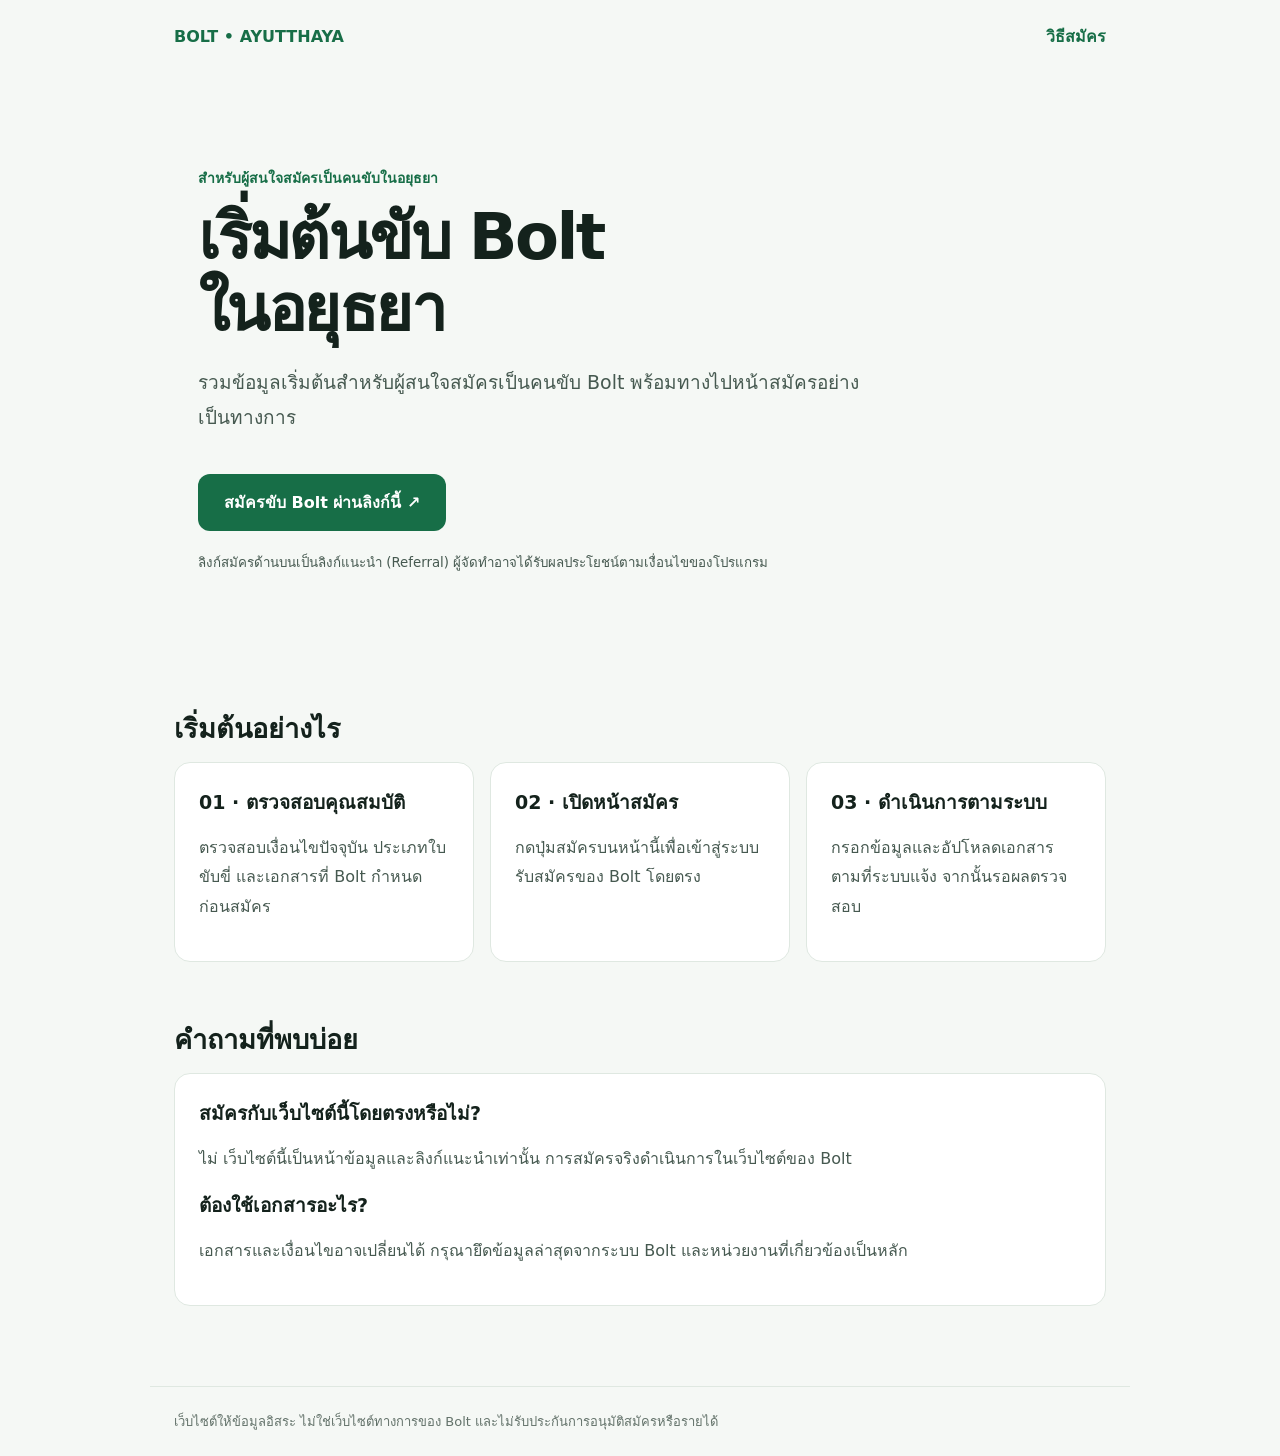
==== index.html @ ed3b27dd "Add initial Bolt Ayutthaya landing page" ====
<!doctype html>
<html lang="th">
<head>
<meta charset="utf-8"><meta name="viewport" content="width=device-width, initial-scale=1">
<title>สมัครขับ Bolt อยุธยา | คู่มือเริ่มต้นสำหรับคนขับ</title>
<meta name="description" content="ข้อมูลเบื้องต้นและขั้นตอนสมัครขับ Bolt ในจังหวัดพระนครศรีอยุธยา พร้อมลิงก์สมัครโดยตรง">
<style>
:root{font-family:system-ui,-apple-system,"Sarabun",sans-serif;color:#14221c;background:#f5f8f5}*{box-sizing:border-box}body{margin:0}header,main,footer{max-width:980px;margin:auto;padding:24px}header{display:flex;justify-content:space-between;align-items:center;gap:16px}header a{font-weight:700;color:#176e47;text-decoration:none}.tag{font-size:14px;font-weight:700;color:#176e47}.hero{padding:70px 24px 58px}h1{font-size:clamp(36px,6vw,64px);line-height:1.13;letter-spacing:-.04em;margin:12px 0 18px}h2{font-size:27px;margin-bottom:12px}p{line-height:1.85;color:#465950}.lede{font-size:19px;max-width:680px}.button{display:inline-block;background:#176e47;color:white;text-decoration:none;border-radius:12px;padding:16px 26px;font-weight:700;margin-top:20px}.cards{display:grid;grid-template-columns:repeat(3,1fr);gap:16px}.card{background:white;border:1px solid #dfe8e1;border-radius:16px;padding:24px}.card strong{font-size:19px}section{margin-bottom:56px}footer{border-top:1px solid #dfe8e1;font-size:13px;color:#63726a}@media(max-width:720px){.cards{grid-template-columns:1fr}.hero{padding-top:40px}}
</style>
</head>
<body>
<header><a href="./">BOLT • AYUTTHAYA</a><a href="#steps">วิธีสมัคร</a></header>
<main>
<section class="hero"><span class="tag">สำหรับผู้สนใจสมัครเป็นคนขับในอยุธยา</span><h1>เริ่มต้นขับ Bolt<br>ในอยุธยา</h1><p class="lede">รวมข้อมูลเริ่มต้นสำหรับผู้สนใจสมัครเป็นคนขับ Bolt พร้อมทางไปหน้าสมัครอย่างเป็นทางการ</p><a class="button" href="https://partners.bolt.eu?refid=AAA1046694" rel="noopener noreferrer">สมัครขับ Bolt ผ่านลิงก์นี้ ↗</a><p><small>ลิงก์สมัครด้านบนเป็นลิงก์แนะนำ (Referral) ผู้จัดทำอาจได้รับผลประโยชน์ตามเงื่อนไขของโปรแกรม</small></p></section>
<section id="steps"><h2>เริ่มต้นอย่างไร</h2><div class="cards"><div class="card"><strong>01 · ตรวจสอบคุณสมบัติ</strong><p>ตรวจสอบเงื่อนไขปัจจุบัน ประเภทใบขับขี่ และเอกสารที่ Bolt กำหนดก่อนสมัคร</p></div><div class="card"><strong>02 · เปิดหน้าสมัคร</strong><p>กดปุ่มสมัครบนหน้านี้เพื่อเข้าสู่ระบบรับสมัครของ Bolt โดยตรง</p></div><div class="card"><strong>03 · ดำเนินการตามระบบ</strong><p>กรอกข้อมูลและอัปโหลดเอกสารตามที่ระบบแจ้ง จากนั้นรอผลตรวจสอบ</p></div></div></section>
<section><h2>คำถามที่พบบ่อย</h2><div class="card"><strong>สมัครกับเว็บไซต์นี้โดยตรงหรือไม่?</strong><p>ไม่ เว็บไซต์นี้เป็นหน้าข้อมูลและลิงก์แนะนำเท่านั้น การสมัครจริงดำเนินการในเว็บไซต์ของ Bolt</p><strong>ต้องใช้เอกสารอะไร?</strong><p>เอกสารและเงื่อนไขอาจเปลี่ยนได้ กรุณายึดข้อมูลล่าสุดจากระบบ Bolt และหน่วยงานที่เกี่ยวข้องเป็นหลัก</p></div></section>
</main><footer>เว็บไซต์ให้ข้อมูลอิสระ ไม่ใช่เว็บไซต์ทางการของ Bolt และไม่รับประกันการอนุมัติสมัครหรือรายได้</footer>
</body></html>
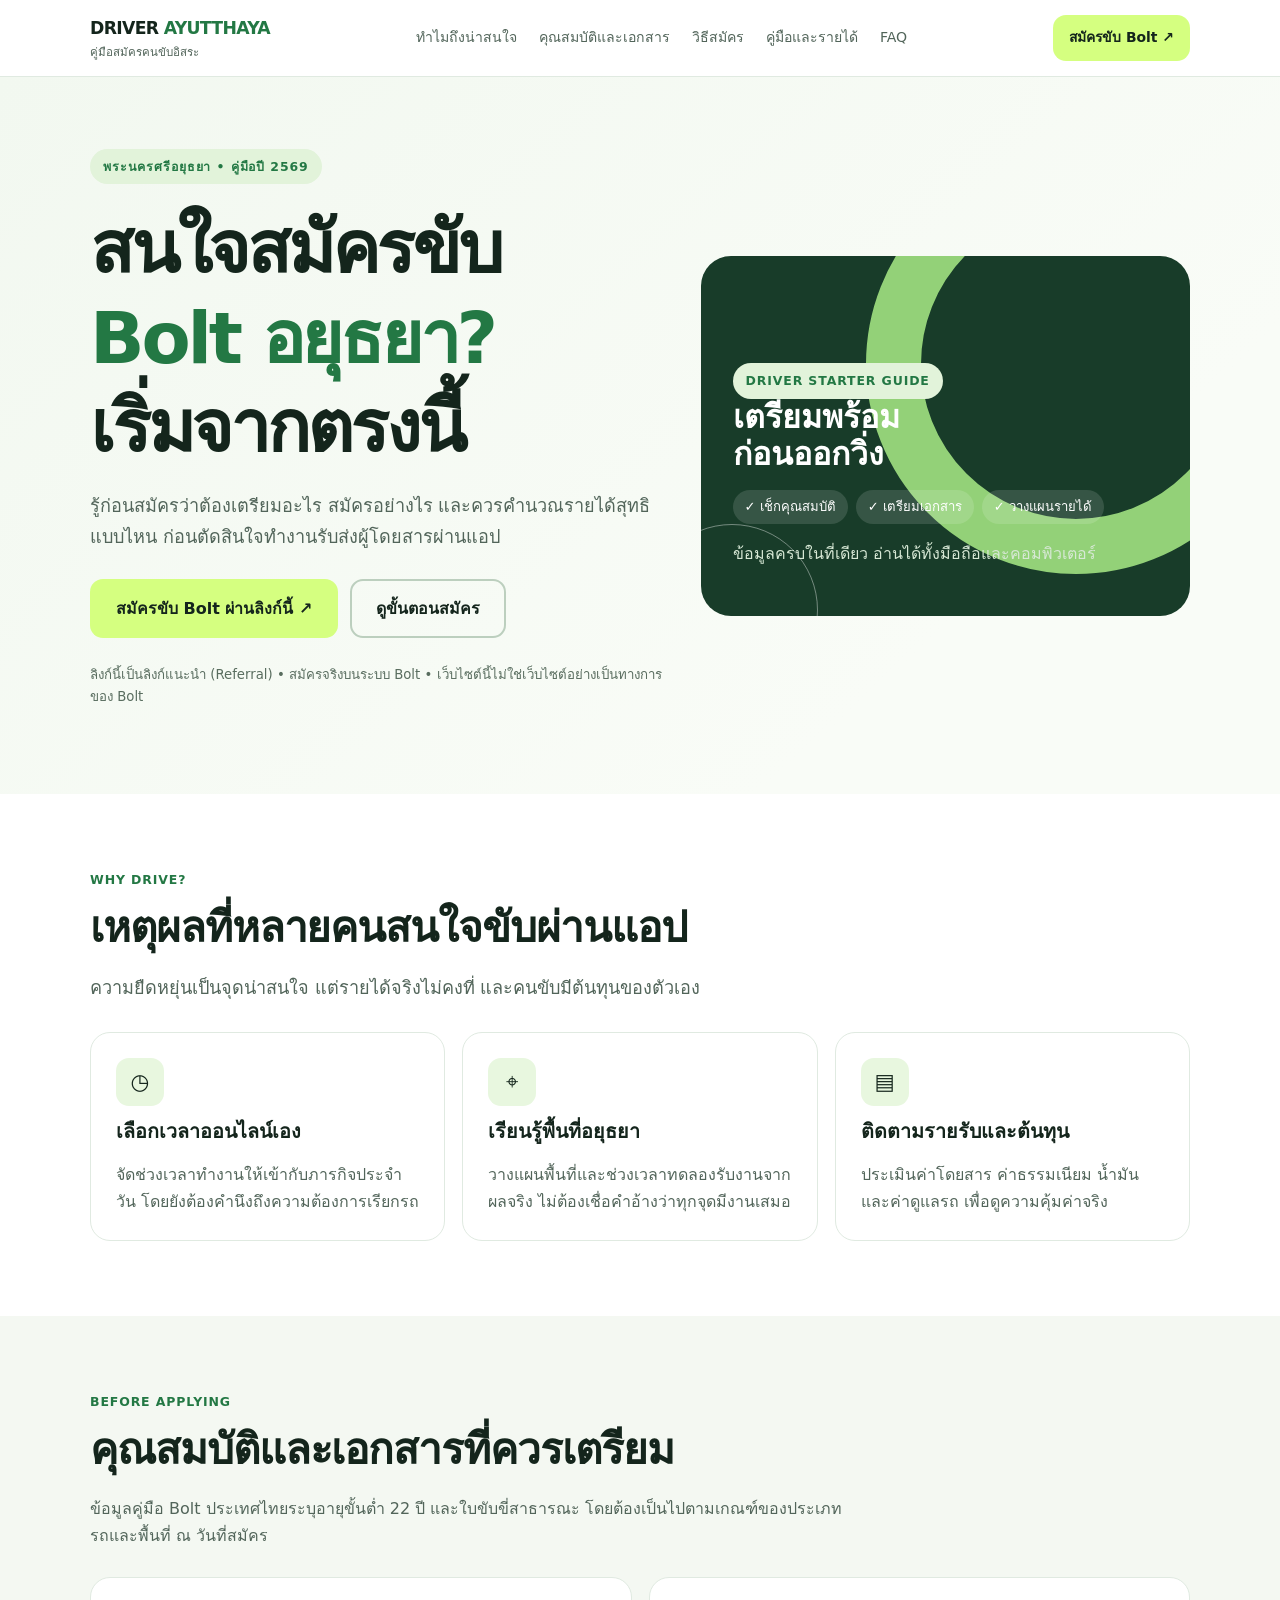
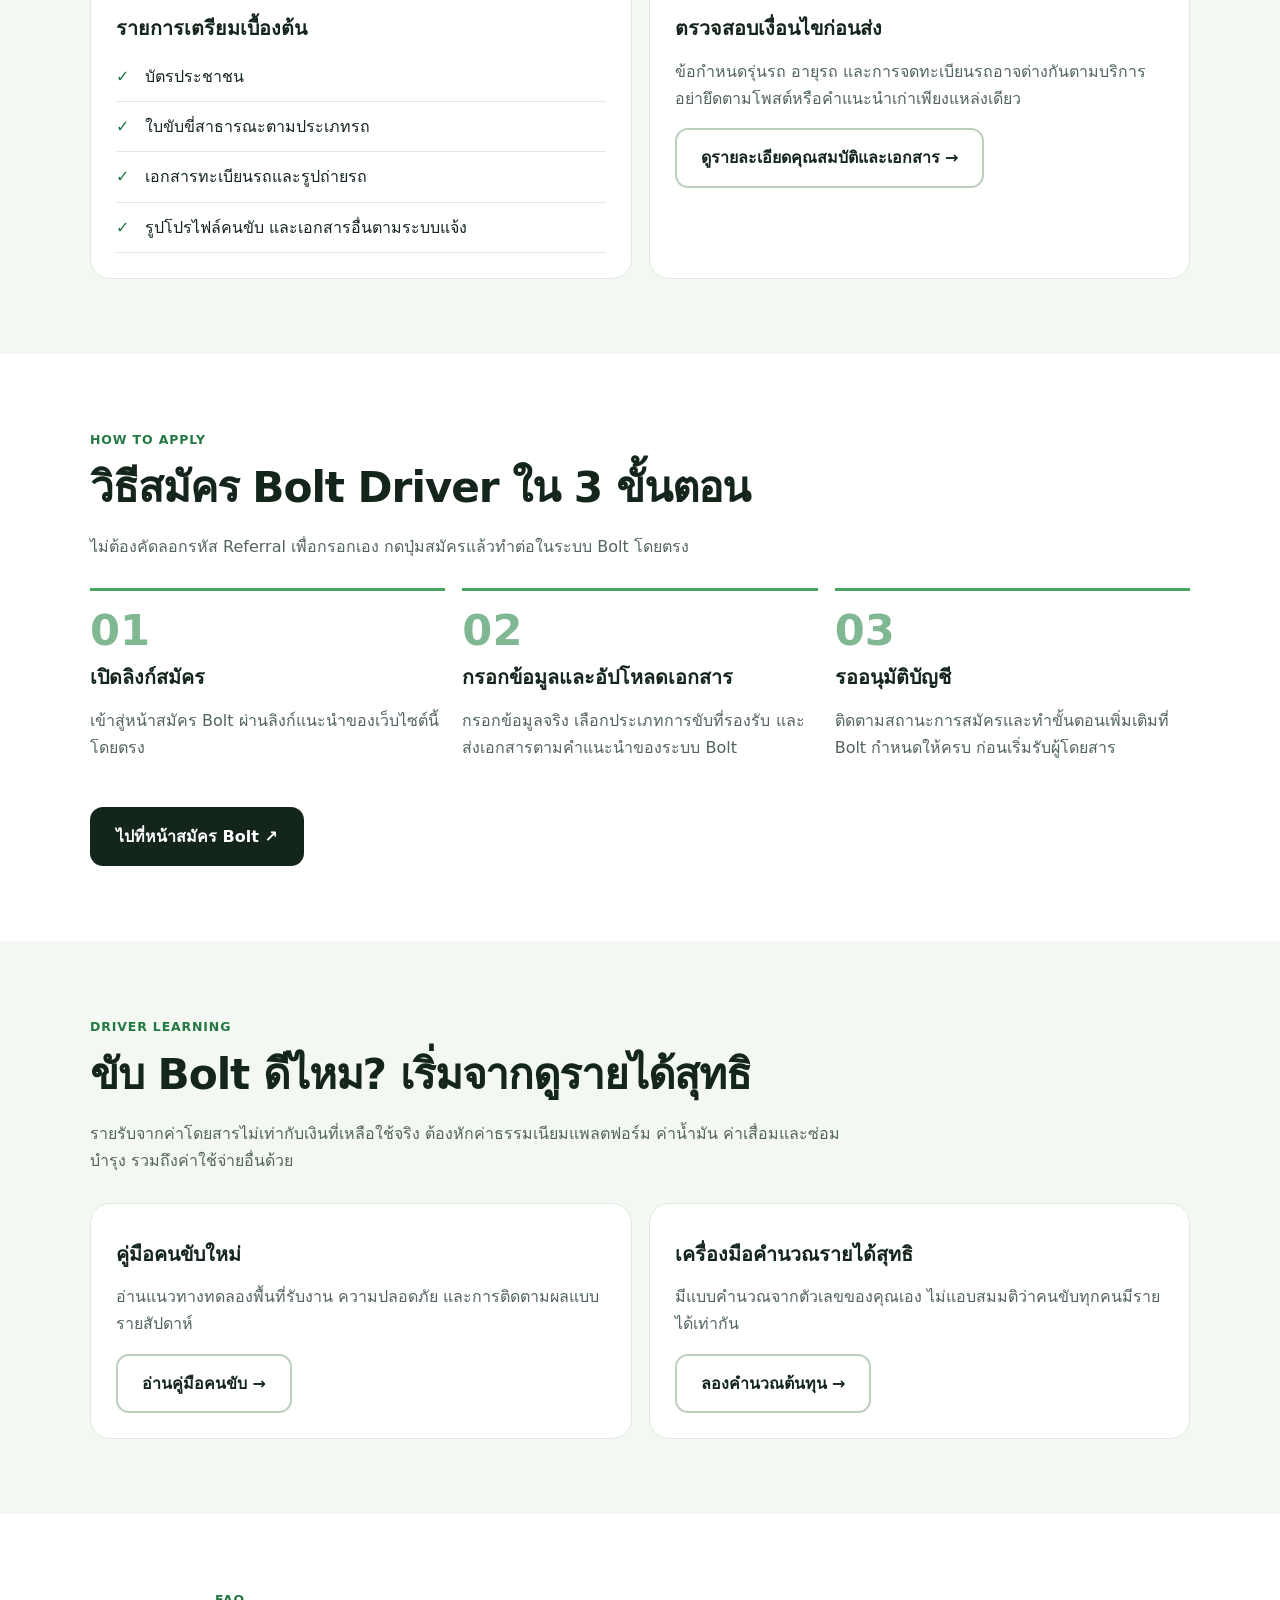
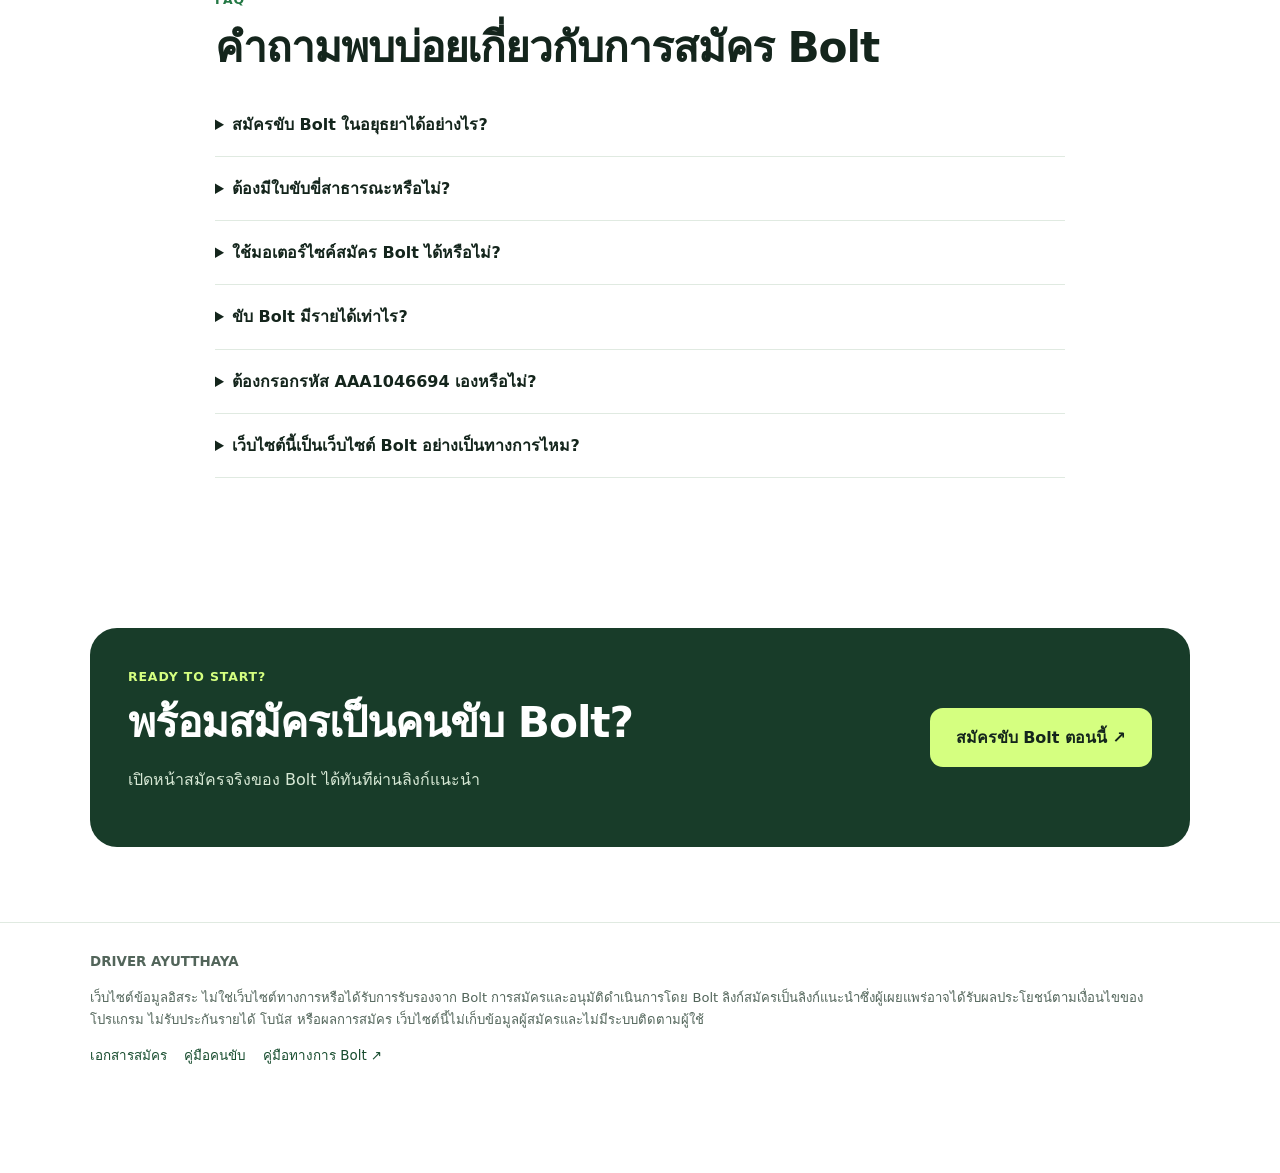
==== commit 8c536ed8: "Replace placeholder with complete conversion landing page" ====
--- a/index.html
+++ b/index.html
@@ -1,18 +1,71 @@
 <!doctype html>
 <html lang="th">
 <head>
-<meta charset="utf-8"><meta name="viewport" content="width=device-width, initial-scale=1">
-<title>สมัครขับ Bolt อยุธยา | คู่มือเริ่มต้นสำหรับคนขับ</title>
-<meta name="description" content="ข้อมูลเบื้องต้นและขั้นตอนสมัครขับ Bolt ในจังหวัดพระนครศรีอยุธยา พร้อมลิงก์สมัครโดยตรง">
-<style>
-:root{font-family:system-ui,-apple-system,"Sarabun",sans-serif;color:#14221c;background:#f5f8f5}*{box-sizing:border-box}body{margin:0}header,main,footer{max-width:980px;margin:auto;padding:24px}header{display:flex;justify-content:space-between;align-items:center;gap:16px}header a{font-weight:700;color:#176e47;text-decoration:none}.tag{font-size:14px;font-weight:700;color:#176e47}.hero{padding:70px 24px 58px}h1{font-size:clamp(36px,6vw,64px);line-height:1.13;letter-spacing:-.04em;margin:12px 0 18px}h2{font-size:27px;margin-bottom:12px}p{line-height:1.85;color:#465950}.lede{font-size:19px;max-width:680px}.button{display:inline-block;background:#176e47;color:white;text-decoration:none;border-radius:12px;padding:16px 26px;font-weight:700;margin-top:20px}.cards{display:grid;grid-template-columns:repeat(3,1fr);gap:16px}.card{background:white;border:1px solid #dfe8e1;border-radius:16px;padding:24px}.card strong{font-size:19px}section{margin-bottom:56px}footer{border-top:1px solid #dfe8e1;font-size:13px;color:#63726a}@media(max-width:720px){.cards{grid-template-columns:1fr}.hero{padding-top:40px}}
-</style>
+<meta charset="utf-8">
+<meta name="viewport" content="width=device-width,initial-scale=1">
+<meta name="theme-color" content="#183c29">
+<meta name="robots" content="index,follow,max-image-preview:large">
+<title>สมัครขับ Bolt อยุธยา 2569 | วิธีสมัคร เอกสาร และคู่มือคนขับ</title>
+<meta name="description" content="คู่มือสมัครขับ Bolt อยุธยา: ตรวจคุณสมบัติ เอกสารสมัคร ขั้นตอนเริ่มต้น และวิธีประเมินรายได้สุทธิ พร้อมลิงก์สมัคร Bolt โดยตรง">
+<link rel="canonical" href="https://washupman.github.io/bolt-ayutthaya/">
+<link rel="icon" type="image/svg+xml" href="assets/favicon.svg">
+<link rel="stylesheet" href="assets/css/styles.css">
+<meta property="og:type" content="website">
+<meta property="og:locale" content="th_TH">
+<meta property="og:title" content="สมัครขับ Bolt อยุธยา | คู่มือสำหรับคนขับใหม่">
+<meta property="og:description" content="ขั้นตอนสมัคร เอกสาร คุณสมบัติ และคำแนะนำสำหรับคนสนใจขับ Bolt ในอยุธยา">
+<meta property="og:url" content="https://washupman.github.io/bolt-ayutthaya/">
+<meta name="twitter:card" content="summary">
+<script type="application/ld+json">{"@context":"https://schema.org","@type":"WebSite","name":"คู่มือคนขับ Bolt อยุธยา (อิสระ)","url":"https://washupman.github.io/bolt-ayutthaya/","inLanguage":"th-TH","description":"เว็บไซต์คู่มืออิสระสำหรับผู้สนใจสมัครเป็นคนขับ Bolt ในพระนครศรีอยุธยา ไม่ใช่เว็บไซต์ของ Bolt"}</script>
+<script type="application/ld+json">{"@context":"https://schema.org","@type":"FAQPage","inLanguage":"th-TH","mainEntity":[{"@type":"Question","name":"สมัครขับ Bolt ในอยุธยาได้อย่างไร?","acceptedAnswer":{"@type":"Answer","text":"เปิดลิงก์สมัคร Bolt กรอกข้อมูลและอัปโหลดเอกสารในระบบ Bolt จากนั้นรอการตรวจสอบและอนุมัติก่อนเริ่มรับงาน"}},{"@type":"Question","name":"สมัคร Bolt ต้องใช้ใบขับขี่สาธารณะหรือไม่?","acceptedAnswer":{"@type":"Answer","text":"คู่มือคนขับของ Bolt ประเทศไทยระบุว่าต้องมีใบขับขี่สาธารณะและเป็นไปตามข้อกำหนดสำหรับประเภทรถที่สมัคร"}},{"@type":"Question","name":"ขับ Bolt ได้รายได้เท่าไร?","acceptedAnswer":{"@type":"Answer","text":"ไม่มีตัวเลขรายได้ที่รับประกัน รายได้สุทธิขึ้นกับจำนวนเที่ยว ค่าโดยสาร ค่าธรรมเนียม ค่าน้ำมันและค่าใช้จ่ายอื่น"}},{"@type":"Question","name":"เว็บไซต์นี้เป็นเว็บไซต์อย่างเป็นทางการของ Bolt หรือไม่?","acceptedAnswer":{"@type":"Answer","text":"ไม่ใช่ เว็บไซต์นี้จัดทำเป็นคู่มืออิสระและมีลิงก์แนะนำการสมัคร การลงทะเบียนและอนุมัติขึ้นกับ Bolt เท่านั้น"}}]}</script>
 </head>
 <body>
-<header><a href="./">BOLT • AYUTTHAYA</a><a href="#steps">วิธีสมัคร</a></header>
-<main>
-<section class="hero"><span class="tag">สำหรับผู้สนใจสมัครเป็นคนขับในอยุธยา</span><h1>เริ่มต้นขับ Bolt<br>ในอยุธยา</h1><p class="lede">รวมข้อมูลเริ่มต้นสำหรับผู้สนใจสมัครเป็นคนขับ Bolt พร้อมทางไปหน้าสมัครอย่างเป็นทางการ</p><a class="button" href="https://partners.bolt.eu?refid=AAA1046694" rel="noopener noreferrer">สมัครขับ Bolt ผ่านลิงก์นี้ ↗</a><p><small>ลิงก์สมัครด้านบนเป็นลิงก์แนะนำ (Referral) ผู้จัดทำอาจได้รับผลประโยชน์ตามเงื่อนไขของโปรแกรม</small></p></section>
-<section id="steps"><h2>เริ่มต้นอย่างไร</h2><div class="cards"><div class="card"><strong>01 · ตรวจสอบคุณสมบัติ</strong><p>ตรวจสอบเงื่อนไขปัจจุบัน ประเภทใบขับขี่ และเอกสารที่ Bolt กำหนดก่อนสมัคร</p></div><div class="card"><strong>02 · เปิดหน้าสมัคร</strong><p>กดปุ่มสมัครบนหน้านี้เพื่อเข้าสู่ระบบรับสมัครของ Bolt โดยตรง</p></div><div class="card"><strong>03 · ดำเนินการตามระบบ</strong><p>กรอกข้อมูลและอัปโหลดเอกสารตามที่ระบบแจ้ง จากนั้นรอผลตรวจสอบ</p></div></div></section>
-<section><h2>คำถามที่พบบ่อย</h2><div class="card"><strong>สมัครกับเว็บไซต์นี้โดยตรงหรือไม่?</strong><p>ไม่ เว็บไซต์นี้เป็นหน้าข้อมูลและลิงก์แนะนำเท่านั้น การสมัครจริงดำเนินการในเว็บไซต์ของ Bolt</p><strong>ต้องใช้เอกสารอะไร?</strong><p>เอกสารและเงื่อนไขอาจเปลี่ยนได้ กรุณายึดข้อมูลล่าสุดจากระบบ Bolt และหน่วยงานที่เกี่ยวข้องเป็นหลัก</p></div></section>
-</main><footer>เว็บไซต์ให้ข้อมูลอิสระ ไม่ใช่เว็บไซต์ทางการของ Bolt และไม่รับประกันการอนุมัติสมัครหรือรายได้</footer>
-</body></html>+<a href="#main" class="skip">ข้ามไปเนื้อหา</a>
+<header class="site-header"><div class="wrap nav">
+  <a class="brand" href="./">DRIVER <span>AYUTTHAYA</span><small>คู่มือสมัครคนขับอิสระ</small></a>
+  <nav class="desktop-nav" aria-label="เมนูหลัก">
+    <a href="#benefits">ทำไมถึงน่าสนใจ</a><a href="documents.html">คุณสมบัติและเอกสาร</a><a href="#steps">วิธีสมัคร</a><a href="driver-guide.html">คู่มือและรายได้</a><a href="#faq">FAQ</a>
+  </nav>
+  <a class="btn btn-small" href="https://partners.bolt.eu?refid=AAA1046694" rel="sponsored noopener noreferrer">สมัครขับ Bolt ↗</a>
+  <details class="mobile-menu"><summary aria-label="เปิดเมนู">☰ เมนู</summary><div class="mobile-links"><a href="#benefits">ทำไมถึงน่าสนใจ</a><a href="documents.html">เอกสารที่ใช้</a><a href="#steps">วิธีสมัคร</a><a href="driver-guide.html">คู่มือคนขับ</a><a href="#faq">คำถามพบบ่อย</a></div></details>
+</div></header>
+<main id="main">
+<section class="hero"><div class="wrap hero-inner"><div>
+  <div class="eyebrow">พระนครศรีอยุธยา • คู่มือปี 2569</div>
+  <h1>สนใจสมัครขับ<br><em>Bolt อยุธยา?</em><br>เริ่มจากตรงนี้</h1>
+  <p class="lead">รู้ก่อนสมัครว่าต้องเตรียมอะไร สมัครอย่างไร และควรคำนวณรายได้สุทธิแบบไหน ก่อนตัดสินใจทำงานรับส่งผู้โดยสารผ่านแอป</p>
+  <div class="actions"><a class="btn" href="https://partners.bolt.eu?refid=AAA1046694" rel="sponsored noopener noreferrer">สมัครขับ Bolt ผ่านลิงก์นี้ ↗</a><a class="btn btn-outline" href="#steps">ดูขั้นตอนสมัคร</a></div>
+  <p class="fine">ลิงก์นี้เป็นลิงก์แนะนำ (Referral) • สมัครจริงบนระบบ Bolt • เว็บไซต์นี้ไม่ใช่เว็บไซต์อย่างเป็นทางการของ Bolt</p>
+</div><div class="hero-panel" role="img" aria-label="ภาพกราฟิกสีเขียว แสดงคู่มือผู้สนใจขับ Bolt ในอยุธยา"><div class="panel-body"><span class="eyebrow">DRIVER STARTER GUIDE</span><strong>เตรียมพร้อม<br>ก่อนออกวิ่ง</strong><div class="pill-row"><span class="pill">✓ เช็กคุณสมบัติ</span><span class="pill">✓ เตรียมเอกสาร</span><span class="pill">✓ วางแผนรายได้</span></div><p>ข้อมูลครบในที่เดียว อ่านได้ทั้งมือถือและคอมพิวเตอร์</p></div></div></div></section>
+<section id="benefits" class="section"><div class="wrap"><div class="section-heading"><div class="kicker">Why drive?</div><h2>เหตุผลที่หลายคนสนใจขับผ่านแอป</h2><p class="lead">ความยืดหยุ่นเป็นจุดน่าสนใจ แต่รายได้จริงไม่คงที่ และคนขับมีต้นทุนของตัวเอง</p></div><div class="grid3">
+<article class="card"><div class="card-icon" aria-hidden="true">◷</div><h3>เลือกเวลาออนไลน์เอง</h3><p>จัดช่วงเวลาทำงานให้เข้ากับภารกิจประจำวัน โดยยังต้องคำนึงถึงความต้องการเรียกรถ</p></article>
+<article class="card"><div class="card-icon" aria-hidden="true">⌖</div><h3>เรียนรู้พื้นที่อยุธยา</h3><p>วางแผนพื้นที่และช่วงเวลาทดลองรับงานจากผลจริง ไม่ต้องเชื่อคำอ้างว่าทุกจุดมีงานเสมอ</p></article>
+<article class="card"><div class="card-icon" aria-hidden="true">▤</div><h3>ติดตามรายรับและต้นทุน</h3><p>ประเมินค่าโดยสาร ค่าธรรมเนียม น้ำมัน และค่าดูแลรถ เพื่อดูความคุ้มค่าจริง</p></article>
+</div></div></section>
+<section id="qualifications" class="section section-soft"><div class="wrap"><div class="section-heading"><div class="kicker">Before applying</div><h2>คุณสมบัติและเอกสารที่ควรเตรียม</h2><p>ข้อมูลคู่มือ Bolt ประเทศไทยระบุอายุขั้นต่ำ 22 ปี และใบขับขี่สาธารณะ โดยต้องเป็นไปตามเกณฑ์ของประเภทรถและพื้นที่ ณ วันที่สมัคร</p></div>
+<div class="grid2"><div class="card"><h3>รายการเตรียมเบื้องต้น</h3><ul class="checklist"><li>บัตรประชาชน</li><li>ใบขับขี่สาธารณะตามประเภทรถ</li><li>เอกสารทะเบียนรถและรูปถ่ายรถ</li><li>รูปโปรไฟล์คนขับ และเอกสารอื่นตามระบบแจ้ง</li></ul></div>
+<div class="card"><h3>ตรวจสอบเงื่อนไขก่อนส่ง</h3><p>ข้อกำหนดรุ่นรถ อายุรถ และการจดทะเบียนรถอาจต่างกันตามบริการ อย่ายึดตามโพสต์หรือคำแนะนำเก่าเพียงแหล่งเดียว</p><a class="btn btn-outline" href="documents.html">ดูรายละเอียดคุณสมบัติและเอกสาร →</a></div></div>
+</div></section>
+<section id="steps" class="section"><div class="wrap"><div class="section-heading"><div class="kicker">How to apply</div><h2>วิธีสมัคร Bolt Driver ใน 3 ขั้นตอน</h2><p>ไม่ต้องคัดลอกรหัส Referral เพื่อกรอกเอง กดปุ่มสมัครแล้วทำต่อในระบบ Bolt โดยตรง</p></div><div class="grid3">
+<div class="step"><div class="step-num">01</div><h3>เปิดลิงก์สมัคร</h3><p>เข้าสู่หน้าสมัคร Bolt ผ่านลิงก์แนะนำของเว็บไซต์นี้โดยตรง</p></div>
+<div class="step"><div class="step-num">02</div><h3>กรอกข้อมูลและอัปโหลดเอกสาร</h3><p>กรอกข้อมูลจริง เลือกประเภทการขับที่รองรับ และส่งเอกสารตามคำแนะนำของระบบ Bolt</p></div>
+<div class="step"><div class="step-num">03</div><h3>รออนุมัติบัญชี</h3><p>ติดตามสถานะการสมัครและทำขั้นตอนเพิ่มเติมที่ Bolt กำหนดให้ครบ ก่อนเริ่มรับผู้โดยสาร</p></div>
+</div><div class="inline-cta"><a class="btn btn-dark" href="https://partners.bolt.eu?refid=AAA1046694" rel="sponsored noopener noreferrer">ไปที่หน้าสมัคร Bolt ↗</a></div></div></section>
+<section class="section section-soft"><div class="wrap"><div class="section-heading"><div class="kicker">Driver learning</div><h2>ขับ Bolt ดีไหม? เริ่มจากดูรายได้สุทธิ</h2><p>รายรับจากค่าโดยสารไม่เท่ากับเงินที่เหลือใช้จริง ต้องหักค่าธรรมเนียมแพลตฟอร์ม ค่าน้ำมัน ค่าเสื่อมและซ่อมบำรุง รวมถึงค่าใช้จ่ายอื่นด้วย</p></div><div class="grid2">
+<div class="card"><h3>คู่มือคนขับใหม่</h3><p>อ่านแนวทางทดลองพื้นที่รับงาน ความปลอดภัย และการติดตามผลแบบรายสัปดาห์</p><a href="driver-guide.html" class="btn btn-outline">อ่านคู่มือคนขับ →</a></div>
+<div class="card"><h3>เครื่องมือคำนวณรายได้สุทธิ</h3><p>มีแบบคำนวณจากตัวเลขของคุณเอง ไม่แอบสมมติว่าคนขับทุกคนมีรายได้เท่ากัน</p><a href="driver-guide.html#calculator" class="btn btn-outline">ลองคำนวณต้นทุน →</a></div>
+</div></div></section>
+<section id="faq" class="section"><div class="wrap faq"><div class="kicker">FAQ</div><h2>คำถามพบบ่อยเกี่ยวกับการสมัคร Bolt</h2>
+<details><summary>สมัครขับ Bolt ในอยุธยาได้อย่างไร?</summary><p>กดปุ่มสมัครบนเว็บไซต์นี้ แล้วกรอกข้อมูลกับ Bolt โดยตรง ตรวจสอบเมือง ประเภทบริการ และเงื่อนไขที่เปิดรับในระบบสมัคร ณ เวลานั้น</p></details>
+<details><summary>ต้องมีใบขับขี่สาธารณะหรือไม่?</summary><p>คู่มือ Bolt ประเทศไทยระบุข้อกำหนดเรื่องใบขับขี่สาธารณะ ดูรายละเอียดและลิงก์ข้อมูลทางการในหน้า <a href="documents.html">คุณสมบัติและเอกสาร</a></p></details>
+<details><summary>ใช้มอเตอร์ไซค์สมัคร Bolt ได้หรือไม่?</summary><p>ขึ้นอยู่กับประเภทบริการที่เปิดรับและเกณฑ์รถที่ Bolt ใช้ในพื้นที่นั้น ตรวจสอบรุ่น อายุรถ และเอกสารก่อนสมัครผ่านระบบ</p></details>
+<details><summary>ขับ Bolt มีรายได้เท่าไร?</summary><p>ไม่มีตัวเลขที่รับประกัน ขึ้นกับจำนวนและระยะทางของเที่ยว เวลา พื้นที่ ค่าธรรมเนียม และต้นทุนของคนขับ ดู <a href="driver-guide.html">คู่มือรายได้สุทธิ</a></p></details>
+<details><summary>ต้องกรอกรหัส AAA1046694 เองหรือไม่?</summary><p>ไม่ต้อง เว็บไซต์นี้ใช้ลิงก์ที่มีพารามิเตอร์แนะนำรวมอยู่แล้ว การติดตามเครดิตแนะนำขึ้นอยู่กับเงื่อนไขของ Bolt โปรดตรวจสอบสถานะในขั้นตอนสมัคร</p></details>
+<details><summary>เว็บไซต์นี้เป็นเว็บไซต์ Bolt อย่างเป็นทางการไหม?</summary><p>ไม่ใช่ เป็นเว็บไซต์คู่มืออิสระสำหรับคนสนใจขับในอยุธยา เจ้าของเว็บไซต์อาจได้รับประโยชน์จากลิงก์แนะนำ ข้อมูลอนุมัติและบริการเป็นของ Bolt</p></details>
+</div></section>
+<section class="section"><div class="wrap"><div class="final-cta"><div><div class="kicker" style="color:#d5ff80">Ready to start?</div><h2>พร้อมสมัครเป็นคนขับ Bolt?</h2><p>เปิดหน้าสมัครจริงของ Bolt ได้ทันทีผ่านลิงก์แนะนำ</p></div><a class="btn" href="https://partners.bolt.eu?refid=AAA1046694" rel="sponsored noopener noreferrer">สมัครขับ Bolt ตอนนี้ ↗</a></div></div></section>
+</main>
+<footer class="site-footer"><div class="wrap"><strong>DRIVER AYUTTHAYA</strong><p class="mini">เว็บไซต์ข้อมูลอิสระ ไม่ใช่เว็บไซต์ทางการหรือได้รับการรับรองจาก Bolt การสมัครและอนุมัติดำเนินการโดย Bolt ลิงก์สมัครเป็นลิงก์แนะนำซึ่งผู้เผยแพร่อาจได้รับผลประโยชน์ตามเงื่อนไขของโปรแกรม ไม่รับประกันรายได้ โบนัส หรือผลการสมัคร เว็บไซต์นี้ไม่เก็บข้อมูลผู้สมัครและไม่มีระบบติดตามผู้ใช้</p><div class="footer-links"><a href="documents.html">เอกสารสมัคร</a><a href="driver-guide.html">คู่มือคนขับ</a><a href="https://bolt.eu/th-th/driver/guide/" rel="noopener noreferrer">คู่มือทางการ Bolt ↗</a></div></div></footer>
+<div class="mobile-sticky"><a class="btn" href="https://partners.bolt.eu?refid=AAA1046694" rel="sponsored noopener noreferrer">สมัคร Bolt ผ่านลิงก์แนะนำ ↗</a></div>
+</body>
+</html>
--- a/assets/css/styles.css
+++ b/assets/css/styles.css
@@ -0,0 +1 @@
+:root{--ink:#14251c;--muted:#52655a;--brand:#237844;--brand-dark:#174c2e;--lime:#d5ff80;--soft:#f4f8f2;--line:#e0eae1;--white:#fff;--radius:20px;--shadow:0 18px 45px rgba(22,59,37,.09)}*{box-sizing:border-box}html{scroll-behavior:smooth;scroll-padding-top:92px}body{margin:0;font-family:system-ui,-apple-system,"Noto Sans Thai",Tahoma,sans-serif;background:#fff;color:var(--ink);line-height:1.7}a{color:var(--brand-dark)}a:focus-visible,button:focus-visible,input:focus-visible,summary:focus-visible{outline:3px solid #439e69;outline-offset:3px}h1,h2,h3,p{overflow-wrap:break-word}h1,h2,h3{line-height:1.25}h1{font-size:clamp(2.45rem,5.6vw,4.7rem);letter-spacing:-.045em;margin:20px 0 18px}h2{font-size:clamp(1.8rem,3.3vw,2.7rem);letter-spacing:-.025em;margin:12px 0 18px}h3{font-size:1.23rem;margin:14px 0 10px}p{color:var(--muted)}.wrap{width:min(1100px,calc(100% - 40px));margin:auto}.skip{position:absolute;top:-100px;left:10px;background:var(--lime);padding:10px;z-index:40}.skip:focus{top:10px}.site-header{position:sticky;top:0;z-index:20;background:rgba(255,255,255,.97);border-bottom:1px solid var(--line);backdrop-filter:blur(12px)}.nav{display:flex;align-items:center;justify-content:space-between;gap:14px;min-height:76px}.brand{font-size:1.08rem;font-weight:850;text-decoration:none;letter-spacing:-.04em;color:var(--ink)}.brand span{color:var(--brand)}.brand small{display:block;font-size:.72rem;font-weight:550;letter-spacing:0;color:var(--muted)}.desktop-nav{display:flex;align-items:center;gap:22px}.desktop-nav a{font-size:.88rem;text-decoration:none;color:var(--muted)}.desktop-nav a:hover,.link:hover{text-decoration:underline}.desktop-nav a[aria-current=page]{font-weight:800;color:var(--brand-dark)}.btn{display:inline-flex;align-items:center;justify-content:center;gap:8px;text-align:center;border-radius:13px;background:var(--lime);color:var(--ink);padding:14px 24px;font-weight:800;text-decoration:none;border:2px solid transparent;min-height:50px;transition:transform .15s,background .15s}.btn:hover{transform:translateY(-2px);background:#c5f664}.btn-dark{background:var(--ink);color:#fff}.btn-dark:hover{background:var(--brand-dark)}.btn-outline{background:transparent;border-color:#bccfbe}.btn-outline:hover{background:#e8f4e6}.btn-small{padding:9px 14px;min-height:42px;font-size:.87rem}.mobile-menu{display:none;position:relative}.mobile-menu summary{cursor:pointer;border:1px solid var(--line);padding:9px 12px;border-radius:10px;font-weight:800;list-style:none}.mobile-menu summary::-webkit-details-marker{display:none}.mobile-links{position:absolute;right:0;top:50px;width:230px;background:#fff;box-shadow:var(--shadow);border:1px solid var(--line);border-radius:14px;padding:12px;display:grid;gap:4px}.mobile-links a{padding:10px;color:var(--ink);text-decoration:none}.hero{background:linear-gradient(138deg,#f2f8f0 0%,#f9fcf7 75%)}.hero-inner{display:grid;grid-template-columns:1.08fr .92fr;align-items:center;gap:36px;padding:72px 0}.eyebrow,.kicker{font-size:.78rem;font-weight:850;letter-spacing:.07em;color:var(--brand);text-transform:uppercase}.eyebrow{display:inline-block;background:#e2f3da;border-radius:40px;padding:7px 13px}.hero h1 em{font-style:normal;color:var(--brand)}.lead{font-size:1.13rem;max-width:710px}.actions{display:flex;flex-wrap:wrap;gap:12px;margin:26px 0}.fine,.disclosure{font-size:.83rem;color:#596d5f}.hero-panel{min-height:360px;border-radius:30px;padding:32px;background:#183c29;position:relative;overflow:hidden;display:flex;align-items:flex-end}.hero-panel:before{content:"";position:absolute;width:310px;height:310px;border:55px solid #a8ec86;opacity:.85;border-radius:50%;right:-96px;top:-102px}.hero-panel:after{content:"";position:absolute;width:170px;height:170px;border:1px solid rgba(255,255,255,.4);border-radius:50%;left:-55px;bottom:-80px}.hero-panel .panel-body{position:relative;z-index:1;color:#fff}.hero-panel strong{display:block;font-size:2rem;line-height:1.18}.hero-panel p{color:#d7e8d5}.pill-row{display:flex;gap:8px;flex-wrap:wrap;margin:16px 0}.pill{display:inline-block;padding:6px 12px;background:#ffffff21;color:#fff;border-radius:30px;font-size:.82rem}.section{padding:75px 0}.section-soft{background:var(--soft)}.section-heading{max-width:760px;margin-bottom:28px}.grid3{display:grid;grid-template-columns:repeat(3,1fr);gap:17px}.grid2{display:grid;grid-template-columns:repeat(2,1fr);gap:17px}.card{border:1px solid var(--line);border-radius:var(--radius);padding:25px;background:#fff}.card p:last-child{margin-bottom:0}.card-icon{width:48px;height:48px;display:grid;place-items:center;background:#e8f7df;border-radius:13px;font-size:1.35rem}.step{border-top:3px solid #47a463;padding-top:18px}.step-num{font-weight:900;color:#80b893;font-size:2.7rem;line-height:1}.checklist{padding:0;list-style:none;margin:0}.checklist li{position:relative;padding:11px 0 11px 29px;border-bottom:1px solid var(--line)}.checklist li:before{content:"✓";position:absolute;left:0;color:var(--brand);font-weight:900}.note{padding:22px;border-radius:16px;background:#e7f3e4;border-left:4px solid #3f955c}.note p{margin:5px 0}.quote{font-size:.9rem;color:#526859}.inline-cta{margin-top:30px}.faq{max-width:850px}.faq details{border-bottom:1px solid var(--line);padding:18px 0}.faq summary{cursor:pointer;font-weight:800}.faq details p{margin-bottom:0}.final-cta{padding:38px;border-radius:27px;background:#183c29;color:#fff;display:flex;justify-content:space-between;gap:30px;align-items:center}.final-cta h2{color:#fff;margin:10px 0}.final-cta p{color:#d7e8d5}.final-cta .btn{flex-shrink:0}.site-footer{border-top:1px solid var(--line);padding:28px 0 105px;font-size:.84rem;color:var(--muted)}.footer-links{display:flex;gap:17px;flex-wrap:wrap}.footer-links a{text-decoration:none}.mini{font-size:.82rem}.breadcrumbs{padding-top:23px;font-size:.82rem;color:var(--muted)}.breadcrumbs a{text-decoration:underline}.page-lead{padding:32px 0 46px}.page-lead h1{font-size:clamp(2.1rem,4.7vw,3.9rem)}.article{max-width:800px}.article h2{margin-top:48px}.article h3{margin-top:30px}.article li{margin-bottom:10px;color:var(--muted)}.article a:not(.btn){text-decoration:underline}.data-table{border-collapse:collapse;width:100%;margin:24px 0}.data-table th,.data-table td{padding:13px;text-align:left;border-bottom:1px solid var(--line);vertical-align:top}.data-table th{background:var(--soft)}.calculator{background:#f4f8f2;border:1px solid var(--line);border-radius:20px;padding:25px}.calc-fields{display:grid;grid-template-columns:repeat(2,1fr);gap:15px}.calc-fields label{display:block;font-weight:650;font-size:.9rem}.calc-fields input{display:block;margin-top:6px;width:100%;border:1px solid #b8cabb;border-radius:11px;padding:13px;font:inherit;background:#fff}.calc-result{padding:17px;border-radius:13px;background:#fff;margin-top:18px}.calc-result strong{font-size:1.6rem;color:var(--brand-dark)}.mobile-sticky{display:none}@media(max-width:900px){.desktop-nav{gap:12px}.desktop-nav a{font-size:.78rem}.hero-inner{grid-template-columns:1fr 1fr;gap:20px}}@media(max-width:720px){.wrap{width:min(100% - 32px,1100px)}.nav{min-height:64px}.desktop-nav{display:none}.mobile-menu{display:block}.nav>.btn{display:none}.hero-inner{grid-template-columns:1fr;padding:46px 0}.hero-panel{min-height:225px}.section{padding:55px 0}.grid3,.grid2{grid-template-columns:1fr}.actions .btn{width:100%}.final-cta{display:block;padding:27px}.final-cta .btn{width:100%;margin-top:15px}.mobile-sticky{display:block;position:fixed;bottom:0;left:0;right:0;padding:9px 15px max(9px,env(safe-area-inset-bottom));background:#fffffff5;border-top:1px solid var(--line);z-index:25}.mobile-sticky .btn{width:100%}.calc-fields{grid-template-columns:1fr}.page-lead{padding-top:26px}.site-footer{padding-bottom:110px}}@media(prefers-reduced-motion:reduce){html{scroll-behavior:auto}*,*:before,*:after{transition:none!important}}
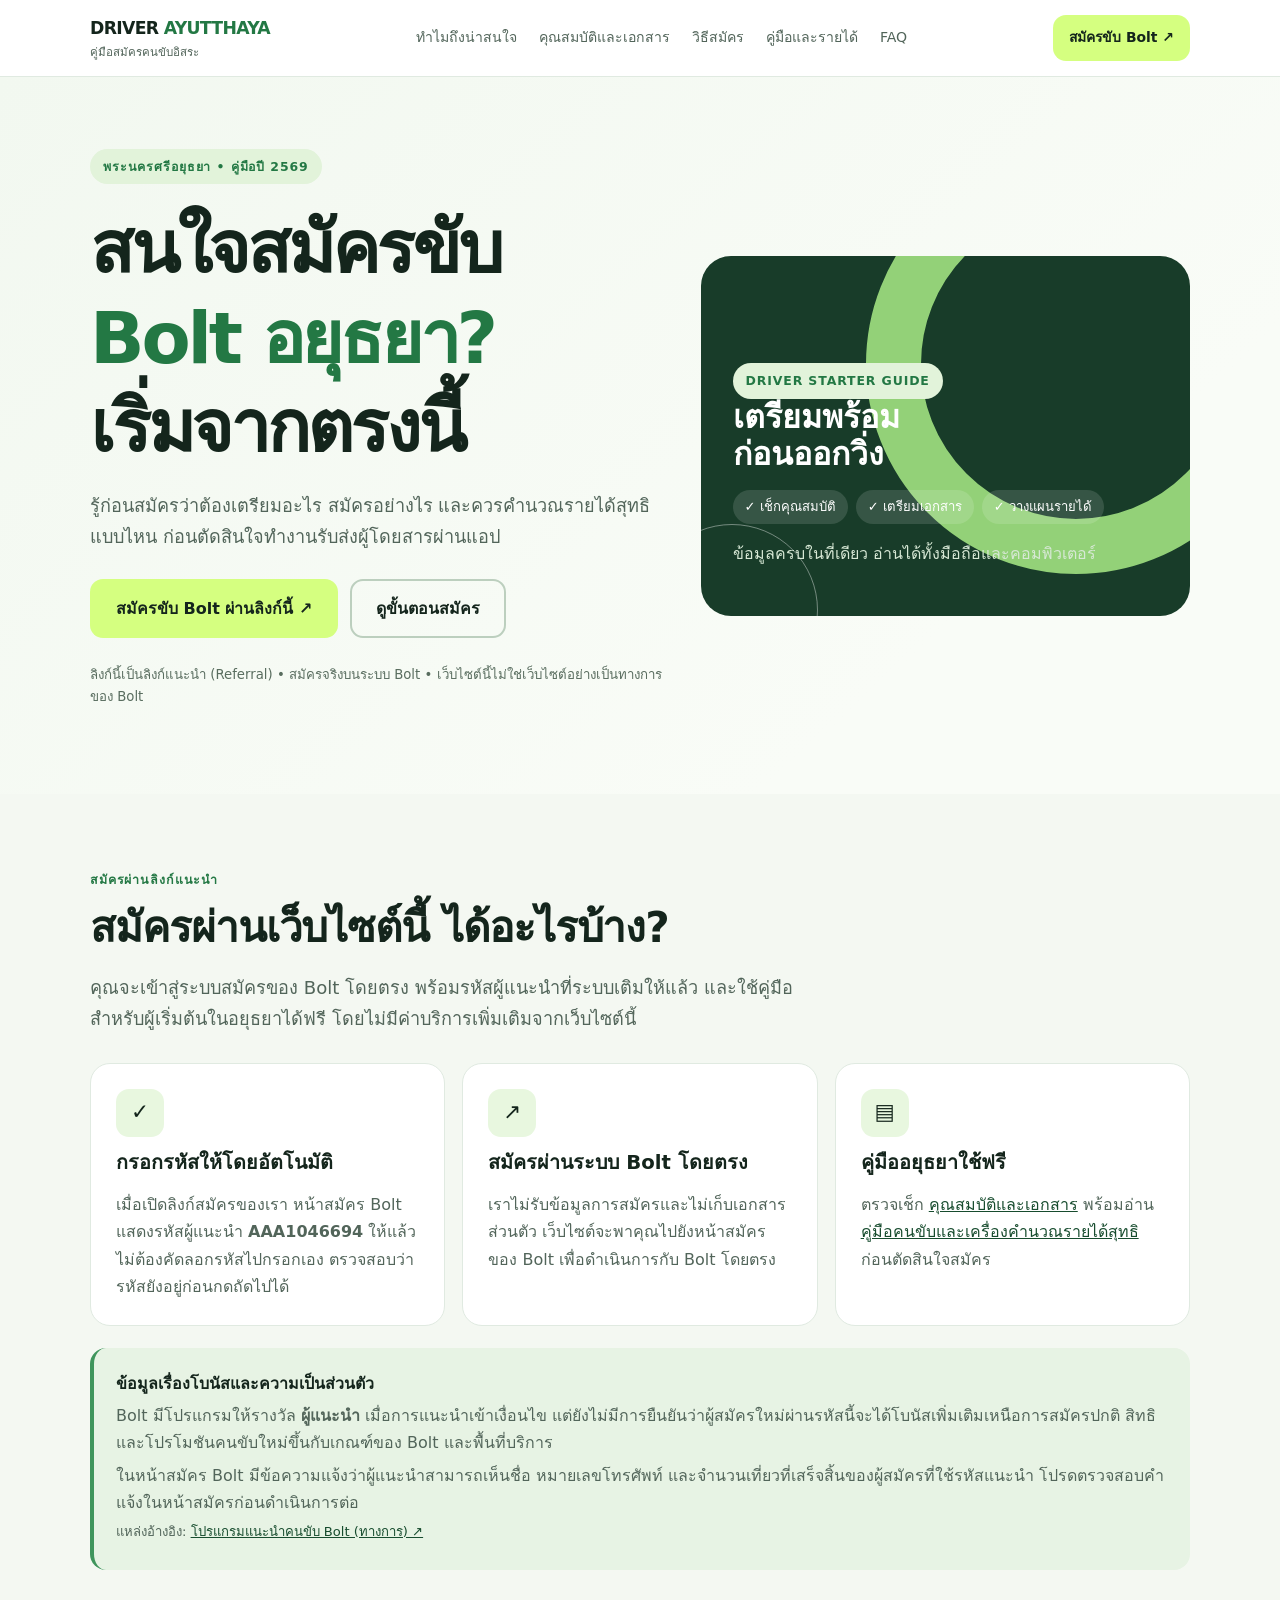
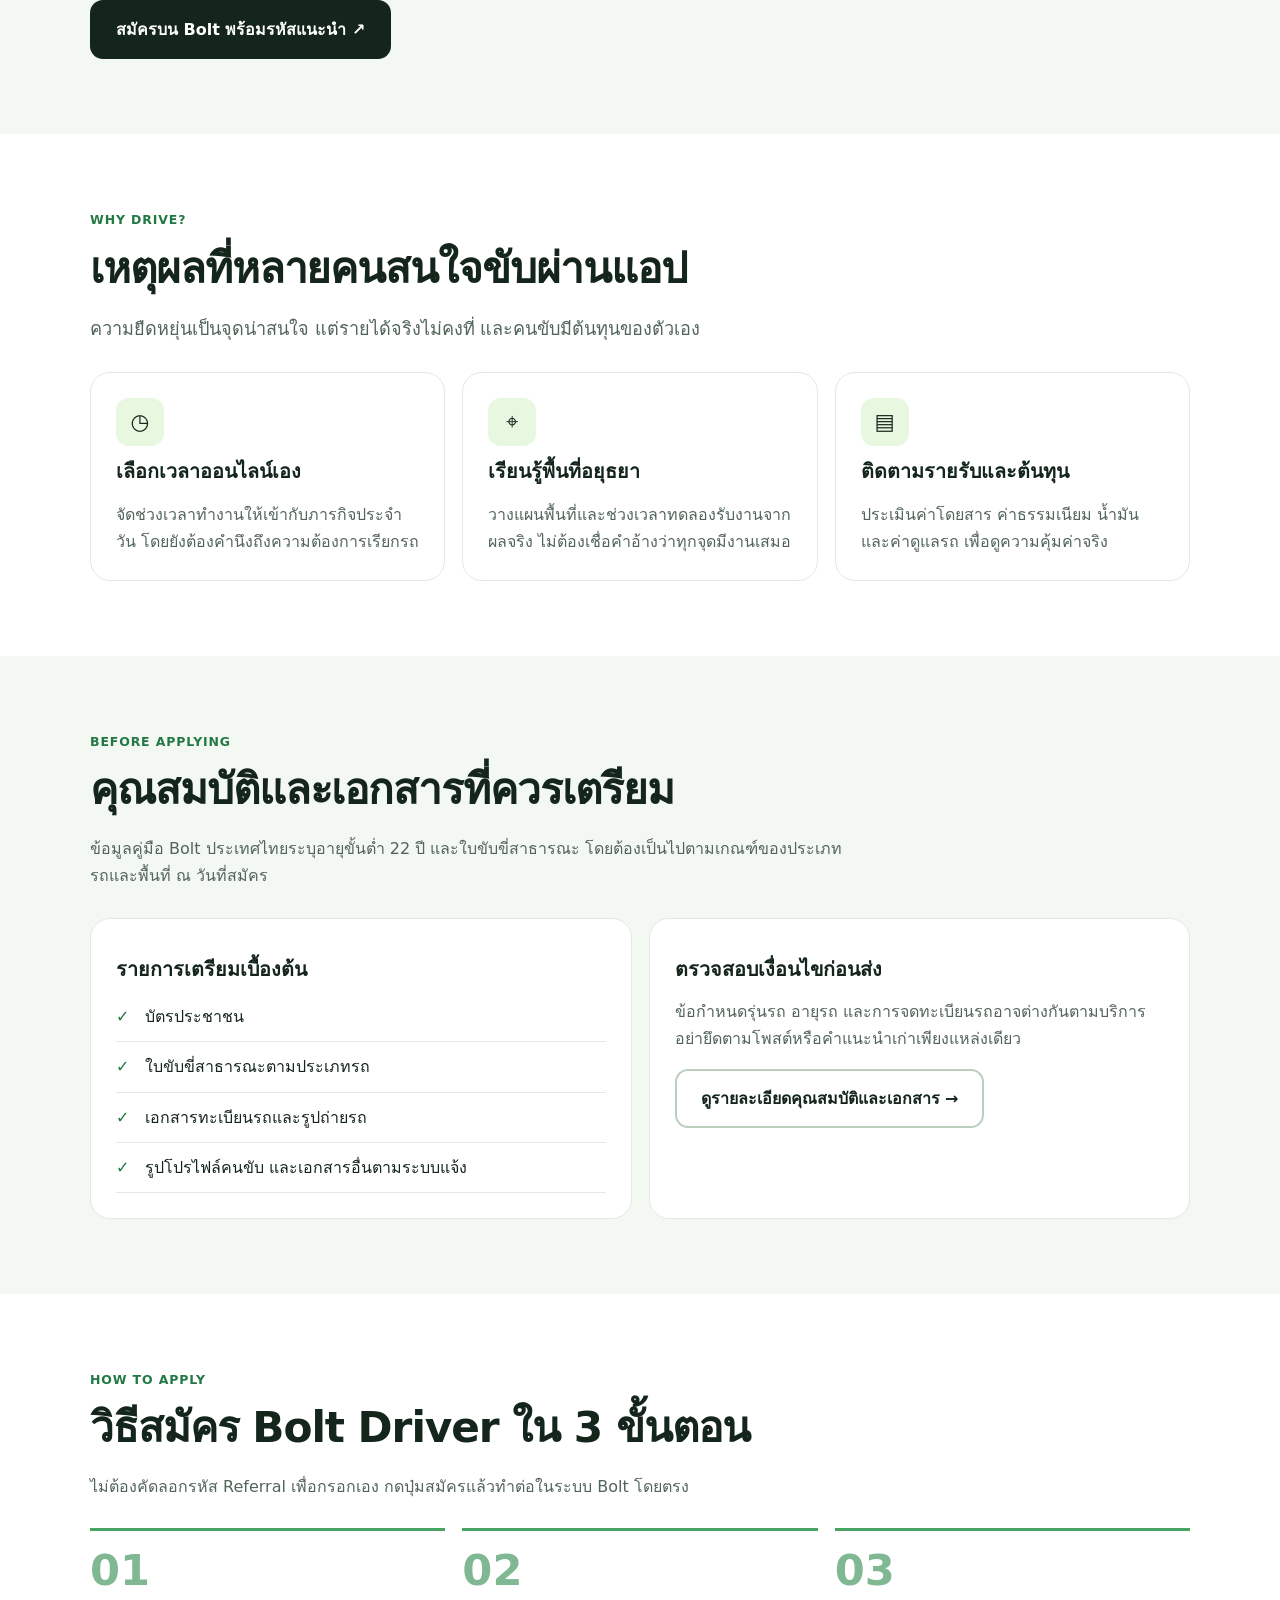
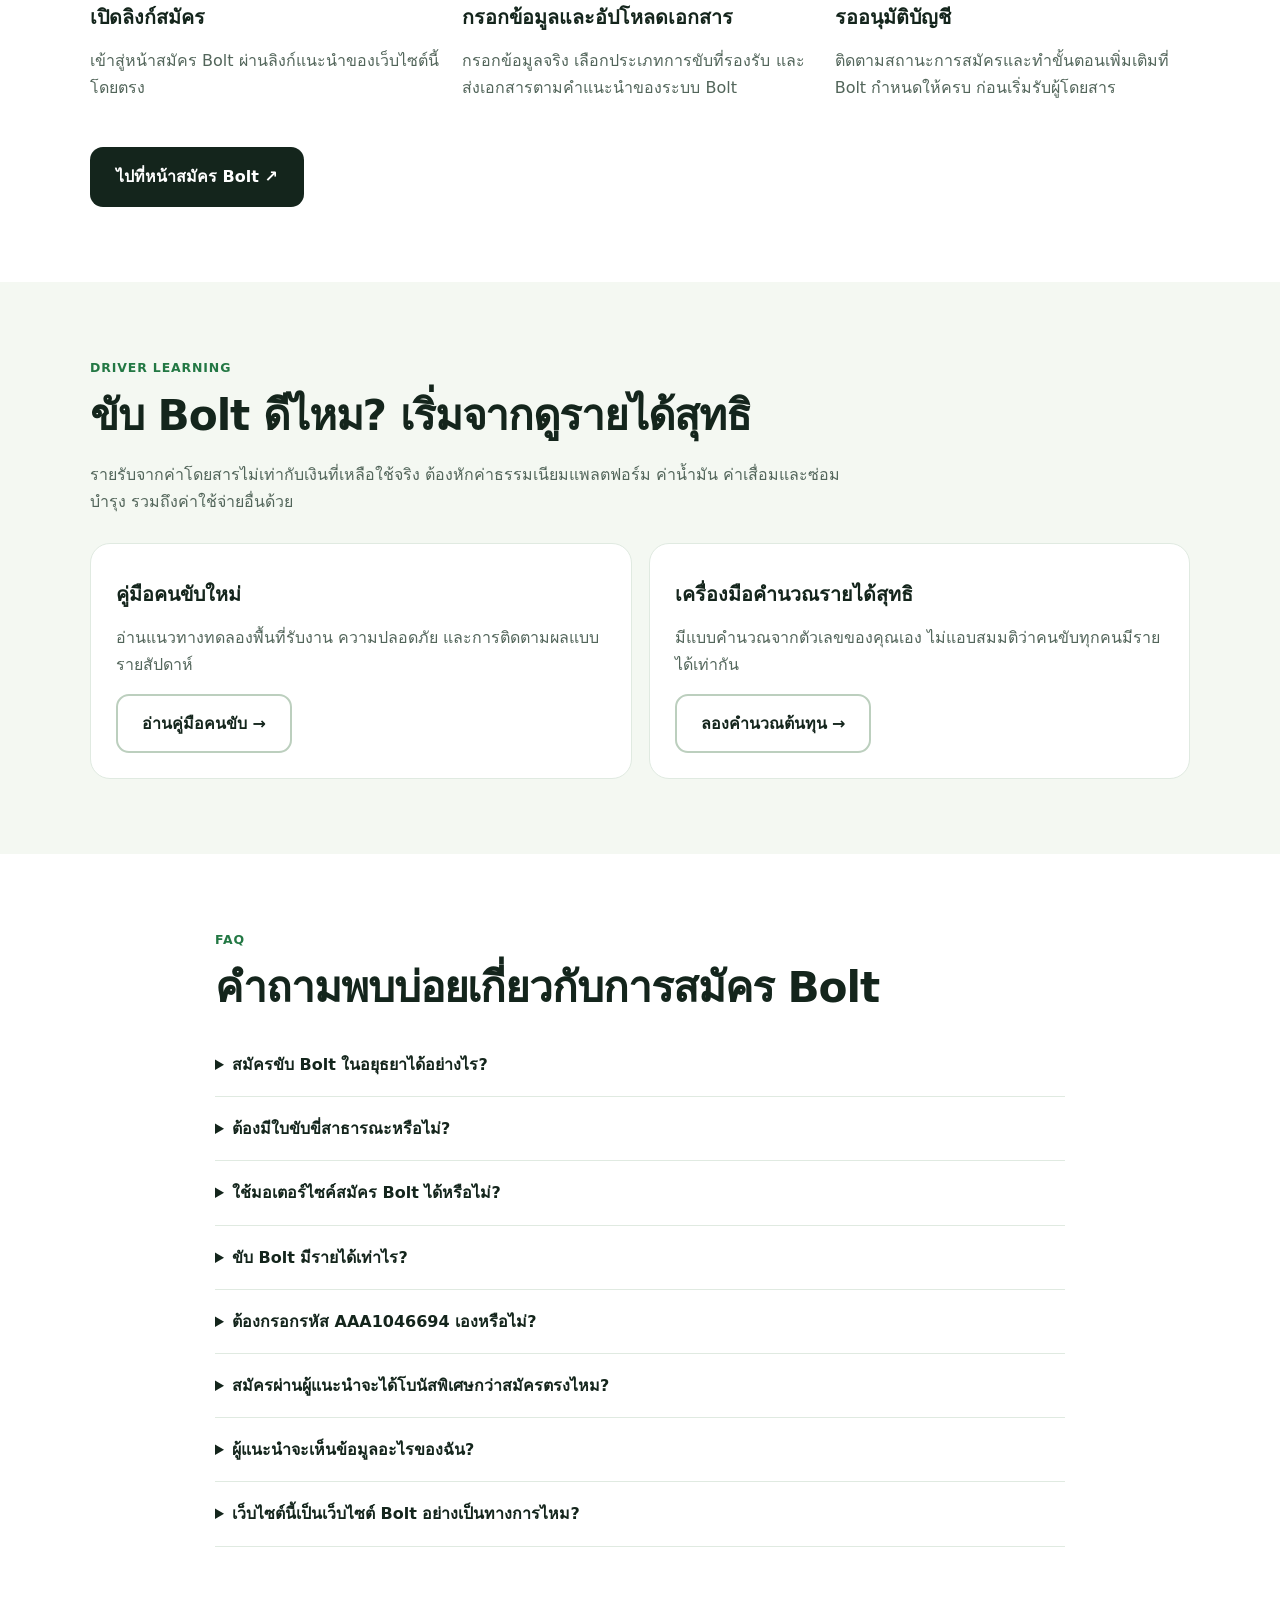
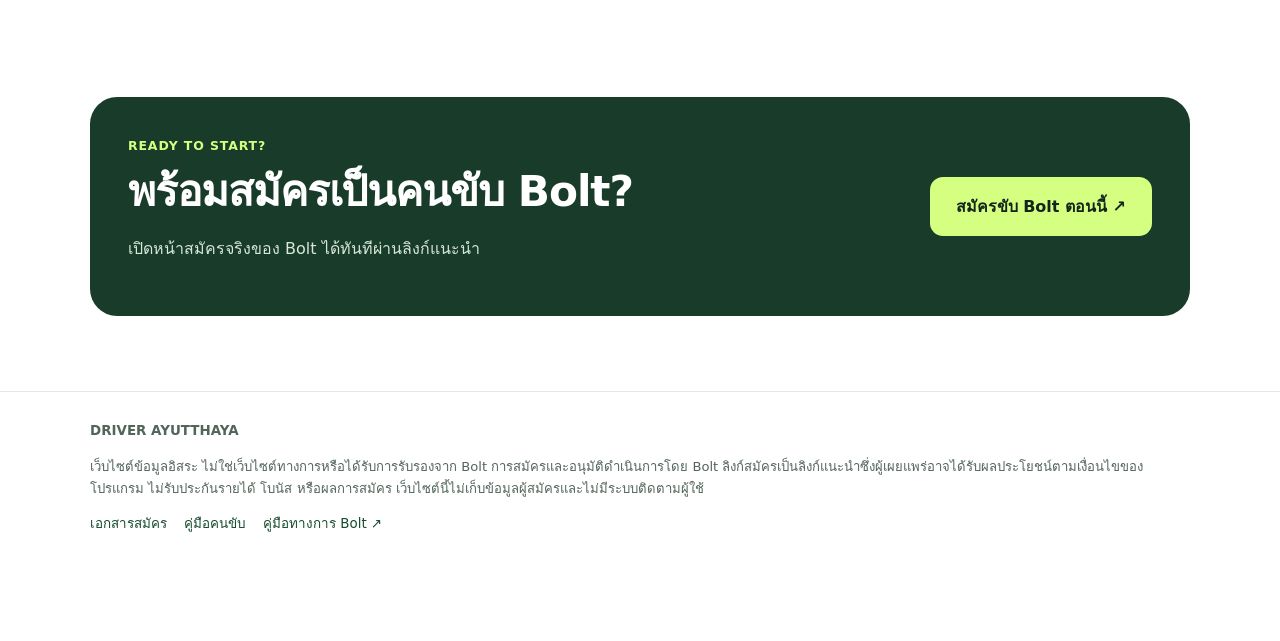
==== commit 0739b1c7: "Explain referral benefits truthfully and disclose inviter reward and privacy" ====
--- a/index.html
+++ b/index.html
@@ -37,6 +37,20 @@
   <div class="actions"><a class="btn" href="https://partners.bolt.eu?refid=AAA1046694" rel="sponsored noopener noreferrer">สมัครขับ Bolt ผ่านลิงก์นี้ ↗</a><a class="btn btn-outline" href="#steps">ดูขั้นตอนสมัคร</a></div>
   <p class="fine">ลิงก์นี้เป็นลิงก์แนะนำ (Referral) • สมัครจริงบนระบบ Bolt • เว็บไซต์นี้ไม่ใช่เว็บไซต์อย่างเป็นทางการของ Bolt</p>
 </div><div class="hero-panel" role="img" aria-label="ภาพกราฟิกสีเขียว แสดงคู่มือผู้สนใจขับ Bolt ในอยุธยา"><div class="panel-body"><span class="eyebrow">DRIVER STARTER GUIDE</span><strong>เตรียมพร้อม<br>ก่อนออกวิ่ง</strong><div class="pill-row"><span class="pill">✓ เช็กคุณสมบัติ</span><span class="pill">✓ เตรียมเอกสาร</span><span class="pill">✓ วางแผนรายได้</span></div><p>ข้อมูลครบในที่เดียว อ่านได้ทั้งมือถือและคอมพิวเตอร์</p></div></div></div></section>
+<section id="referral-benefits" class="section section-soft"><div class="wrap">
+<div class="section-heading"><div class="kicker">สมัครผ่านลิงก์แนะนำ</div><h2>สมัครผ่านเว็บไซต์นี้ ได้อะไรบ้าง?</h2><p class="lead">คุณจะเข้าสู่ระบบสมัครของ Bolt โดยตรง พร้อมรหัสผู้แนะนำที่ระบบเติมให้แล้ว และใช้คู่มือสำหรับผู้เริ่มต้นในอยุธยาได้ฟรี โดยไม่มีค่าบริการเพิ่มเติมจากเว็บไซต์นี้</p></div>
+<div class="grid3">
+<article class="card"><div class="card-icon" aria-hidden="true">✓</div><h3>กรอกรหัสให้โดยอัตโนมัติ</h3><p>เมื่อเปิดลิงก์สมัครของเรา หน้าสมัคร Bolt แสดงรหัสผู้แนะนำ <strong>AAA1046694</strong> ให้แล้ว ไม่ต้องคัดลอกรหัสไปกรอกเอง ตรวจสอบว่ารหัสยังอยู่ก่อนกดถัดไปได้</p></article>
+<article class="card"><div class="card-icon" aria-hidden="true">↗</div><h3>สมัครผ่านระบบ Bolt โดยตรง</h3><p>เราไม่รับข้อมูลการสมัครและไม่เก็บเอกสารส่วนตัว เว็บไซต์จะพาคุณไปยังหน้าสมัครของ Bolt เพื่อดำเนินการกับ Bolt โดยตรง</p></article>
+<article class="card"><div class="card-icon" aria-hidden="true">▤</div><h3>คู่มืออยุธยาใช้ฟรี</h3><p>ตรวจเช็ก <a href="documents.html">คุณสมบัติและเอกสาร</a> พร้อมอ่าน <a href="driver-guide.html">คู่มือคนขับและเครื่องคำนวณรายได้สุทธิ</a> ก่อนตัดสินใจสมัคร</p></article>
+</div>
+<div class="note" style="margin-top:22px"><strong>ข้อมูลเรื่องโบนัสและความเป็นส่วนตัว</strong>
+<p>Bolt มีโปรแกรมให้รางวัล <strong>ผู้แนะนำ</strong> เมื่อการแนะนำเข้าเงื่อนไข แต่ยังไม่มีการยืนยันว่าผู้สมัครใหม่ผ่านรหัสนี้จะได้โบนัสเพิ่มเติมเหนือการสมัครปกติ สิทธิและโปรโมชันคนขับใหม่ขึ้นกับเกณฑ์ของ Bolt และพื้นที่บริการ</p>
+<p>ในหน้าสมัคร Bolt มีข้อความแจ้งว่าผู้แนะนำสามารถเห็นชื่อ หมายเลขโทรศัพท์ และจำนวนเที่ยวที่เสร็จสิ้นของผู้สมัครที่ใช้รหัสแนะนำ โปรดตรวจสอบคำแจ้งในหน้าสมัครก่อนดำเนินการต่อ</p>
+<p class="mini">แหล่งอ้างอิง: <a href="https://bolt.eu/th-th/driver/guide/referral/" target="_blank" rel="noopener noreferrer">โปรแกรมแนะนำคนขับ Bolt (ทางการ) ↗</a></p>
+</div>
+<div class="inline-cta"><a class="btn btn-dark" href="https://partners.bolt.eu?refid=AAA1046694" rel="sponsored noopener noreferrer">สมัครบน Bolt พร้อมรหัสแนะนำ ↗</a></div>
+</div></section>
 <section id="benefits" class="section"><div class="wrap"><div class="section-heading"><div class="kicker">Why drive?</div><h2>เหตุผลที่หลายคนสนใจขับผ่านแอป</h2><p class="lead">ความยืดหยุ่นเป็นจุดน่าสนใจ แต่รายได้จริงไม่คงที่ และคนขับมีต้นทุนของตัวเอง</p></div><div class="grid3">
 <article class="card"><div class="card-icon" aria-hidden="true">◷</div><h3>เลือกเวลาออนไลน์เอง</h3><p>จัดช่วงเวลาทำงานให้เข้ากับภารกิจประจำวัน โดยยังต้องคำนึงถึงความต้องการเรียกรถ</p></article>
 <article class="card"><div class="card-icon" aria-hidden="true">⌖</div><h3>เรียนรู้พื้นที่อยุธยา</h3><p>วางแผนพื้นที่และช่วงเวลาทดลองรับงานจากผลจริง ไม่ต้องเชื่อคำอ้างว่าทุกจุดมีงานเสมอ</p></article>
@@ -60,7 +74,9 @@
 <details><summary>ต้องมีใบขับขี่สาธารณะหรือไม่?</summary><p>คู่มือ Bolt ประเทศไทยระบุข้อกำหนดเรื่องใบขับขี่สาธารณะ ดูรายละเอียดและลิงก์ข้อมูลทางการในหน้า <a href="documents.html">คุณสมบัติและเอกสาร</a></p></details>
 <details><summary>ใช้มอเตอร์ไซค์สมัคร Bolt ได้หรือไม่?</summary><p>ขึ้นอยู่กับประเภทบริการที่เปิดรับและเกณฑ์รถที่ Bolt ใช้ในพื้นที่นั้น ตรวจสอบรุ่น อายุรถ และเอกสารก่อนสมัครผ่านระบบ</p></details>
 <details><summary>ขับ Bolt มีรายได้เท่าไร?</summary><p>ไม่มีตัวเลขที่รับประกัน ขึ้นกับจำนวนและระยะทางของเที่ยว เวลา พื้นที่ ค่าธรรมเนียม และต้นทุนของคนขับ ดู <a href="driver-guide.html">คู่มือรายได้สุทธิ</a></p></details>
-<details><summary>ต้องกรอกรหัส AAA1046694 เองหรือไม่?</summary><p>ไม่ต้อง เว็บไซต์นี้ใช้ลิงก์ที่มีพารามิเตอร์แนะนำรวมอยู่แล้ว การติดตามเครดิตแนะนำขึ้นอยู่กับเงื่อนไขของ Bolt โปรดตรวจสอบสถานะในขั้นตอนสมัคร</p></details>
+<details><summary>ต้องกรอกรหัส AAA1046694 เองหรือไม่?</summary><p>ไม่ต้อง จากการทดสอบลิงก์ หน้าสมัครของ Bolt แสดงรหัส AAA1046694 ให้อัตโนมัติ ตรวจสอบว่ารหัสแสดงอยู่ก่อนดำเนินการต่อ โดยไม่ต้องกรอกเอง</p></details>
+<details><summary>สมัครผ่านผู้แนะนำจะได้โบนัสพิเศษกว่าสมัครตรงไหม?</summary><p>ยังไม่มีหลักฐานยืนยันว่าใช้รหัสนี้แล้วผู้สมัครใหม่จะได้โบนัสเพิ่มโดยเฉพาะ โปรแกรมแนะนำคนขับที่ Bolt เผยแพร่เป็นรางวัลสำหรับผู้แนะนำเมื่อเข้าเงื่อนไข ส่วนโปรโมชันสำหรับคนขับใหม่ให้ตรวจสอบสิทธิจาก Bolt ตามพื้นที่และช่วงเวลาที่สมัคร</p></details>
+<details><summary>ผู้แนะนำจะเห็นข้อมูลอะไรของฉัน?</summary><p>หน้าสมัครของ Bolt แจ้งว่าเมื่อใช้รหัสแนะนำ ผู้แนะนำสามารถเห็นชื่อ หมายเลขโทรศัพท์ และจำนวนเที่ยวที่ทำสำเร็จของคุณ โปรดอ่านคำแจ้งบนหน้าสมัครและตัดสินใจก่อนดำเนินการ</p></details>
 <details><summary>เว็บไซต์นี้เป็นเว็บไซต์ Bolt อย่างเป็นทางการไหม?</summary><p>ไม่ใช่ เป็นเว็บไซต์คู่มืออิสระสำหรับคนสนใจขับในอยุธยา เจ้าของเว็บไซต์อาจได้รับประโยชน์จากลิงก์แนะนำ ข้อมูลอนุมัติและบริการเป็นของ Bolt</p></details>
 </div></section>
 <section class="section"><div class="wrap"><div class="final-cta"><div><div class="kicker" style="color:#d5ff80">Ready to start?</div><h2>พร้อมสมัครเป็นคนขับ Bolt?</h2><p>เปิดหน้าสมัครจริงของ Bolt ได้ทันทีผ่านลิงก์แนะนำ</p></div><a class="btn" href="https://partners.bolt.eu?refid=AAA1046694" rel="sponsored noopener noreferrer">สมัครขับ Bolt ตอนนี้ ↗</a></div></div></section>
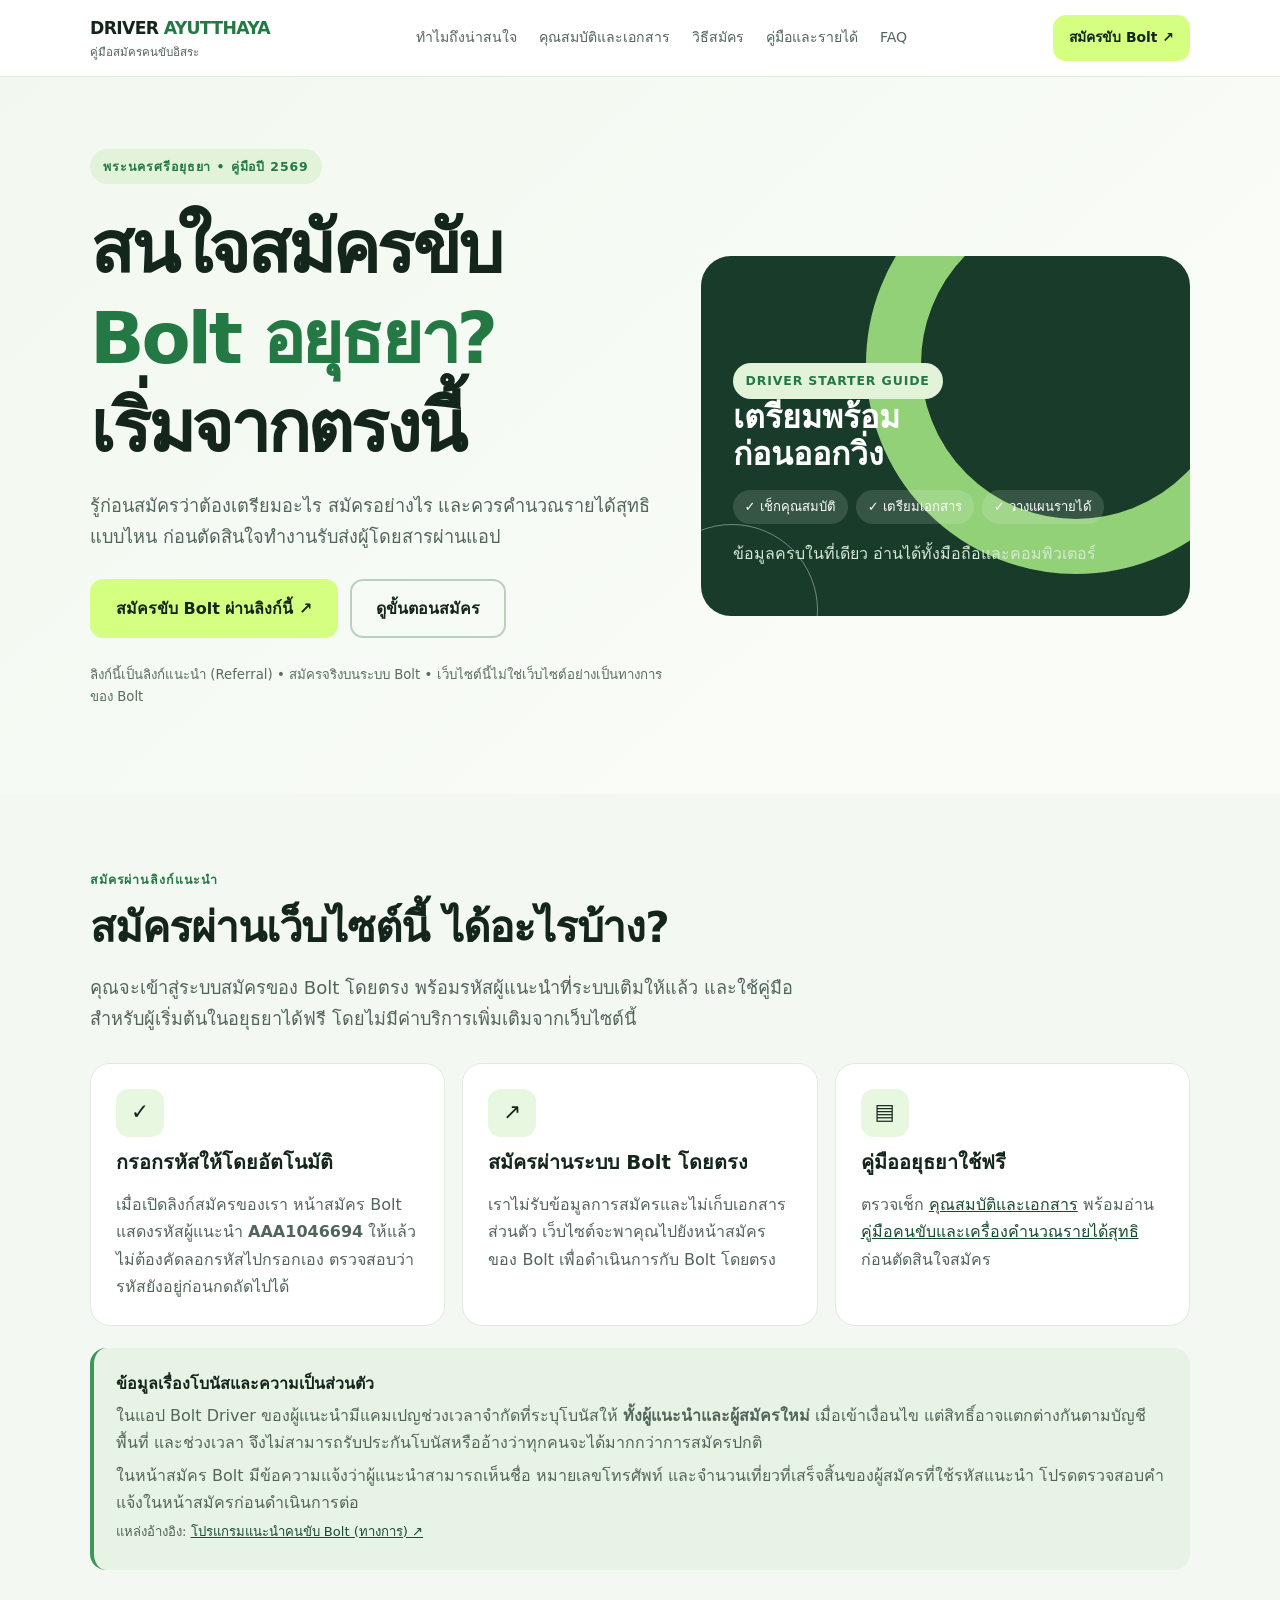
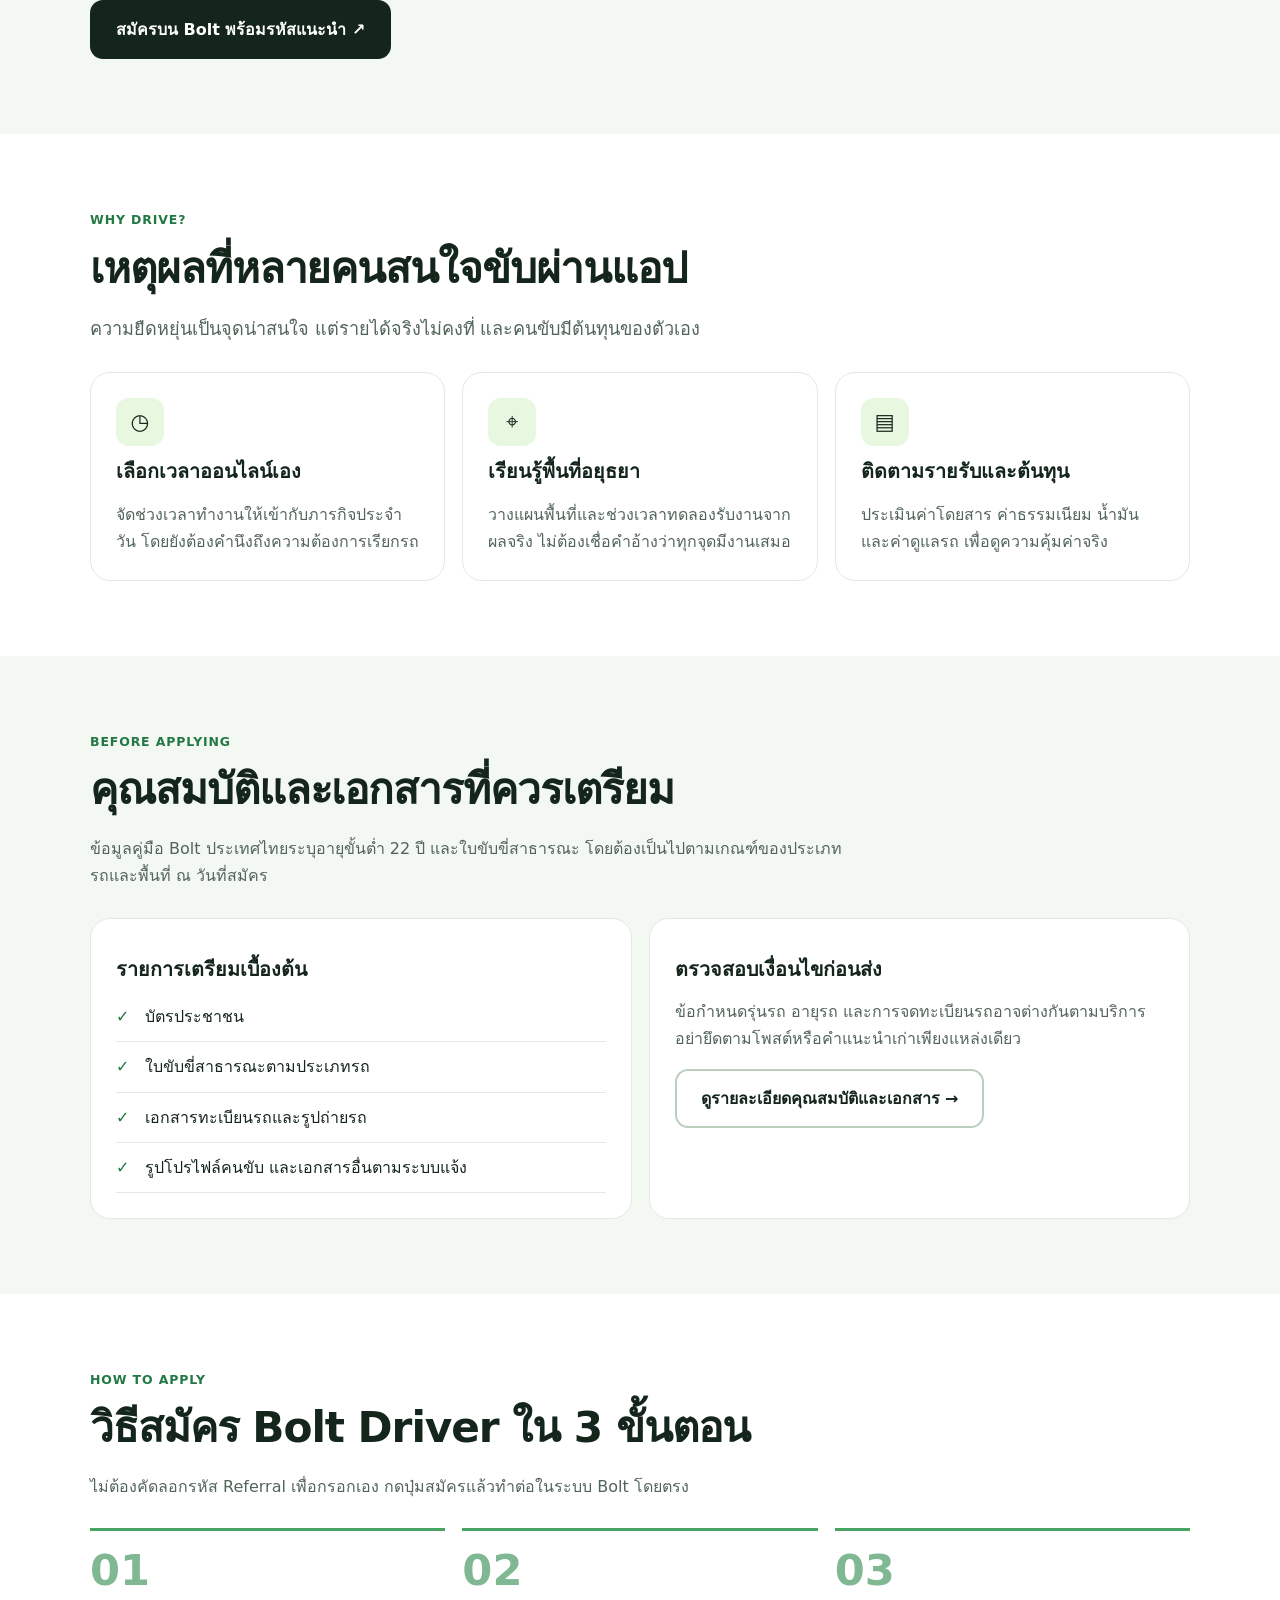
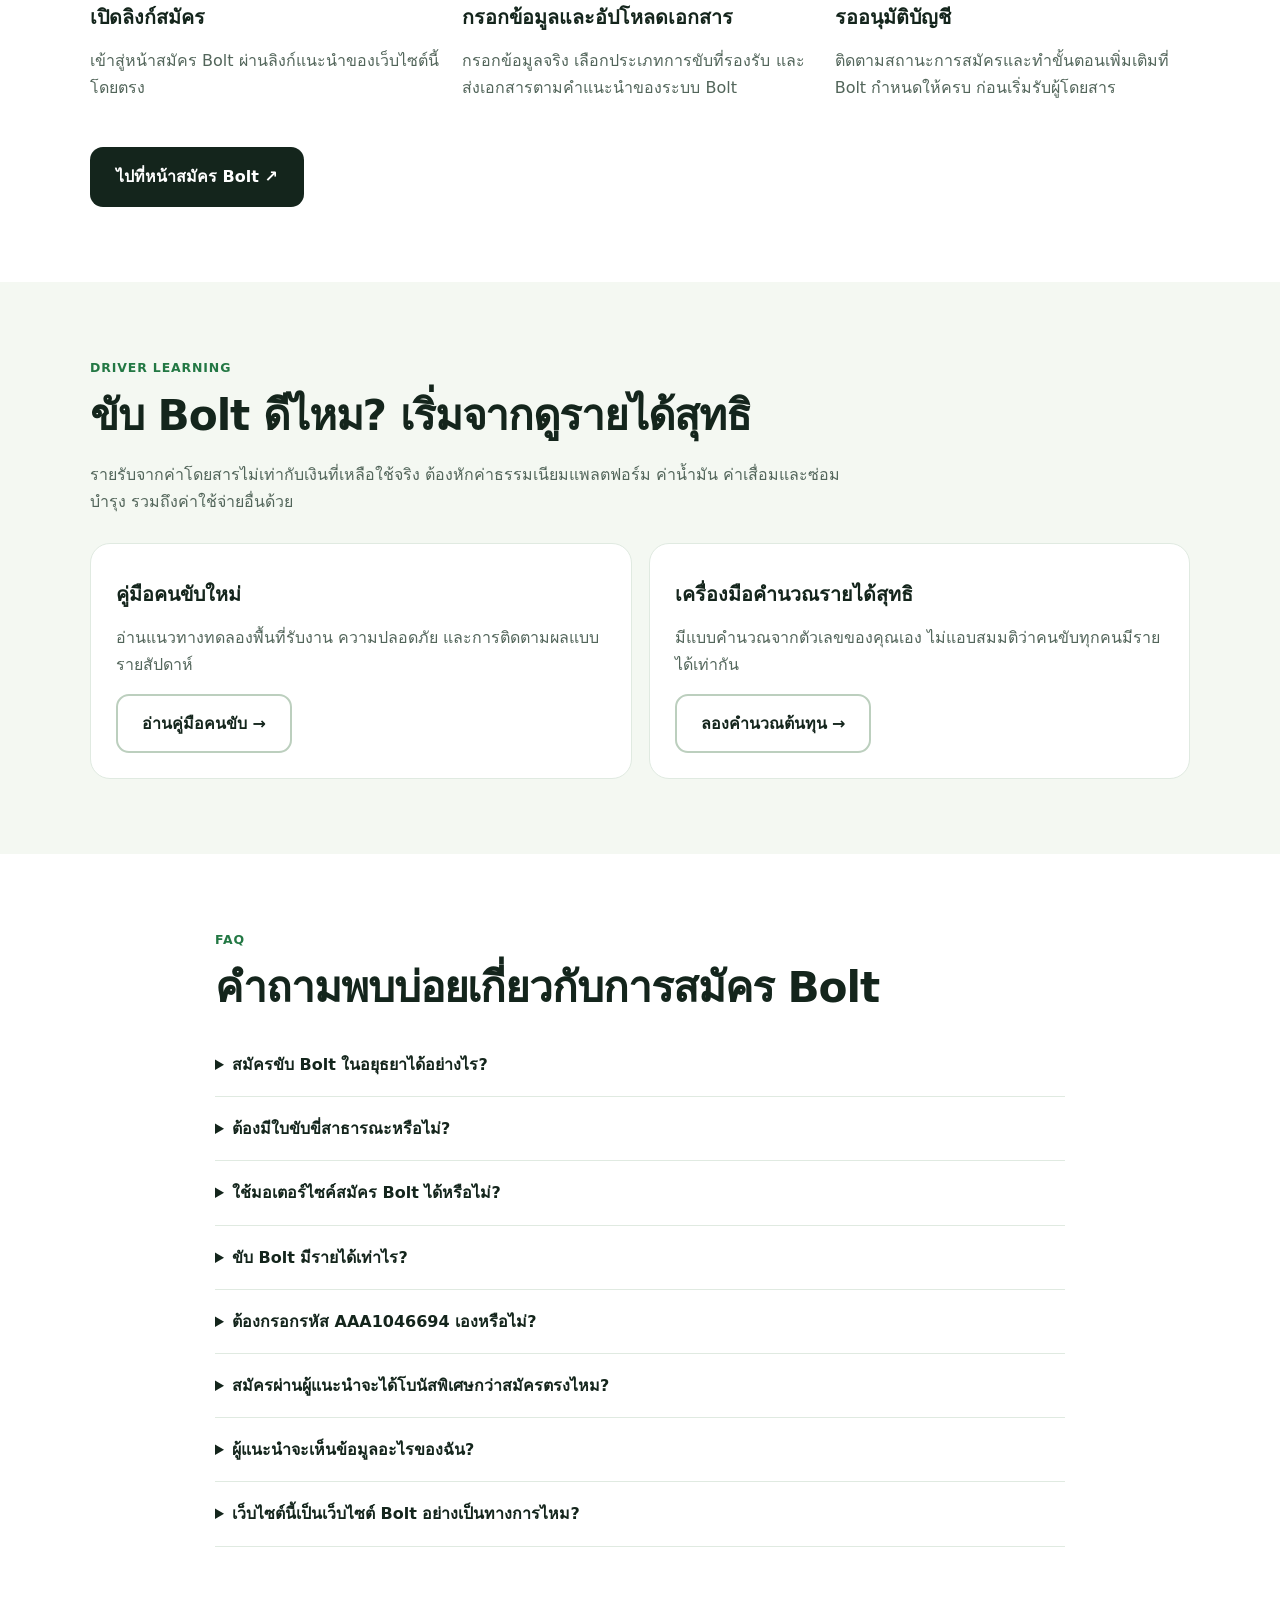
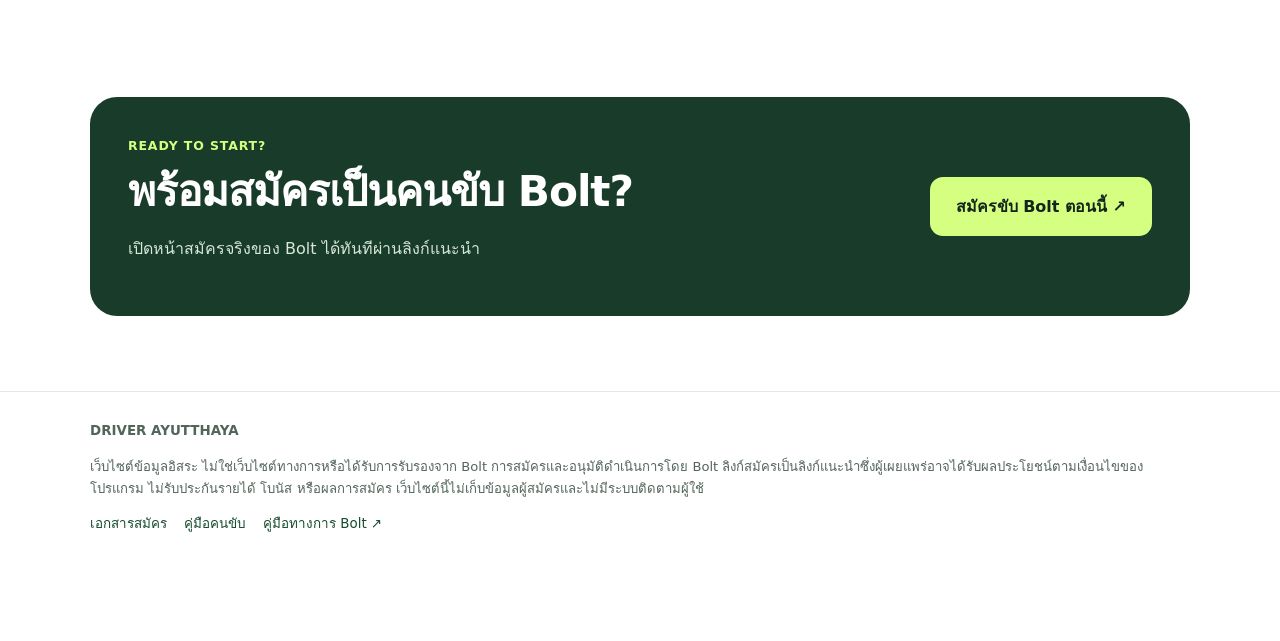
==== commit 8ead4046: "Show evidence-based time-limited Bolt referral rewards for both parties" ====
--- a/index.html
+++ b/index.html
@@ -37,6 +37,30 @@
   <div class="actions"><a class="btn" href="https://partners.bolt.eu?refid=AAA1046694" rel="sponsored noopener noreferrer">สมัครขับ Bolt ผ่านลิงก์นี้ ↗</a><a class="btn btn-outline" href="#steps">ดูขั้นตอนสมัคร</a></div>
   <p class="fine">ลิงก์นี้เป็นลิงก์แนะนำ (Referral) • สมัครจริงบนระบบ Bolt • เว็บไซต์นี้ไม่ใช่เว็บไซต์อย่างเป็นทางการของ Bolt</p>
 </div><div class="hero-panel" role="img" aria-label="ภาพกราฟิกสีเขียว แสดงคู่มือผู้สนใจขับ Bolt ในอยุธยา"><div class="panel-body"><span class="eyebrow">DRIVER STARTER GUIDE</span><strong>เตรียมพร้อม<br>ก่อนออกวิ่ง</strong><div class="pill-row"><span class="pill">✓ เช็กคุณสมบัติ</span><span class="pill">✓ เตรียมเอกสาร</span><span class="pill">✓ วางแผนรายได้</span></div><p>ข้อมูลครบในที่เดียว อ่านได้ทั้งมือถือและคอมพิวเตอร์</p></div></div></div></section>
+
+<!-- Time-limited referral offer visible only before 15 Oct 2026 00:00 Thailand time. -->
+<section id="referral-promo" class="section" data-expires-utc="2026-10-14T17:00:00Z" hidden>
+<div class="wrap">
+<div class="section-heading">
+<div class="eyebrow">แคมเปญแนะนำคนขับ • ตรวจพบในแอป Bolt Driver วันที่ 13 ต.ค. 2569</div>
+<h2>ชวนเพื่อนสมัคร Bolt: <span style="color:var(--brand)">ทั้งคนสมัครและคนแนะนำอาจได้รับโบนัส</span></h2>
+<p class="lead">จากเงื่อนไขที่ปรากฏในบัญชีผู้แนะนำของเรา Bolt ระบุโบนัสให้ทั้งสองฝ่ายเมื่อผู้สมัครที่ใช้รหัสแนะนำทำจำนวนเที่ยวตามเกณฑ์ และผ่านเงื่อนไขของแคมเปญ</p>
+</div>
+<div class="card">
+<div class="kicker">รายการโบนัสที่แสดงในแอป (บาทต่อคน)</div>
+<div style="overflow-x:auto"><table class="data-table">
+<thead><tr><th scope="col">จำนวนเที่ยวที่ผู้สมัครทำสำเร็จ</th><th scope="col">ผู้สมัครใหม่</th><th scope="col">ผู้แนะนำ</th></tr></thead>
+<tbody>
+<tr><td><strong>20 เที่ยว ภายใน 14 วัน</strong></td><td>150 บาท</td><td>150 บาท</td></tr>
+<tr><td><strong>60 เที่ยว ภายใน 30 วัน</strong></td><td>300 บาท</td><td>300 บาท</td></tr>
+<tr><td><strong>100 เที่ยว ภายใน 30 วัน</strong></td><td>650 บาท</td><td>650 บาท</td></tr>
+</tbody></table></div>
+<p><strong>กำหนดลงทะเบียนตามภาพ: 15 ต.ค. 2569 เวลา 00:00 น.</strong> (เวลาไทย คือเที่ยงคืนเริ่มวันที่ 15 ต.ค.)</p>
+<p class="mini">สำคัญ: เงื่อนไขนี้แสดงในแอปของผู้แนะนำ ไม่ได้ยืนยันว่าครอบคลุมผู้สมัครทุกคนหรือทุกพื้นที่ รวมถึงอยุธยา การนับระยะเวลา การได้รับสิทธิ์ และการจ่ายโบนัสขึ้นกับ Bolt และยังไม่มีหลักฐานว่าโบนัสทั้งสามขั้นนำมารวมกันได้ กรุณาตรวจสอบสิทธิ์ในขั้นตอนสมัครหรือกับฝ่ายช่วยเหลือ Bolt</p>
+<div class="actions"><a class="btn btn-dark" href="https://partners.bolt.eu?refid=AAA1046694" rel="sponsored noopener noreferrer">สมัครบน Bolt พร้อมรหัสแนะนำ ↗</a><a class="btn btn-outline" href="#referral-benefits">ดูข้อควรรู้เกี่ยวกับผู้แนะนำ</a></div>
+<p class="mini">เว็บไซต์นี้ไม่ใช่เว็บไซต์ทางการของ Bolt และไม่รับประกันโบนัส • การสมัครจริงดำเนินการบนระบบของ Bolt โดยตรง</p>
+</div>
+</div></section>
 <section id="referral-benefits" class="section section-soft"><div class="wrap">
 <div class="section-heading"><div class="kicker">สมัครผ่านลิงก์แนะนำ</div><h2>สมัครผ่านเว็บไซต์นี้ ได้อะไรบ้าง?</h2><p class="lead">คุณจะเข้าสู่ระบบสมัครของ Bolt โดยตรง พร้อมรหัสผู้แนะนำที่ระบบเติมให้แล้ว และใช้คู่มือสำหรับผู้เริ่มต้นในอยุธยาได้ฟรี โดยไม่มีค่าบริการเพิ่มเติมจากเว็บไซต์นี้</p></div>
 <div class="grid3">
@@ -45,7 +69,7 @@
 <article class="card"><div class="card-icon" aria-hidden="true">▤</div><h3>คู่มืออยุธยาใช้ฟรี</h3><p>ตรวจเช็ก <a href="documents.html">คุณสมบัติและเอกสาร</a> พร้อมอ่าน <a href="driver-guide.html">คู่มือคนขับและเครื่องคำนวณรายได้สุทธิ</a> ก่อนตัดสินใจสมัคร</p></article>
 </div>
 <div class="note" style="margin-top:22px"><strong>ข้อมูลเรื่องโบนัสและความเป็นส่วนตัว</strong>
-<p>Bolt มีโปรแกรมให้รางวัล <strong>ผู้แนะนำ</strong> เมื่อการแนะนำเข้าเงื่อนไข แต่ยังไม่มีการยืนยันว่าผู้สมัครใหม่ผ่านรหัสนี้จะได้โบนัสเพิ่มเติมเหนือการสมัครปกติ สิทธิและโปรโมชันคนขับใหม่ขึ้นกับเกณฑ์ของ Bolt และพื้นที่บริการ</p>
+<p>ในแอป Bolt Driver ของผู้แนะนำมีแคมเปญช่วงเวลาจำกัดที่ระบุโบนัสให้ <strong>ทั้งผู้แนะนำและผู้สมัครใหม่</strong> เมื่อเข้าเงื่อนไข แต่สิทธิ์อาจแตกต่างกันตามบัญชี พื้นที่ และช่วงเวลา จึงไม่สามารถรับประกันโบนัสหรืออ้างว่าทุกคนจะได้มากกว่าการสมัครปกติ</p>
 <p>ในหน้าสมัคร Bolt มีข้อความแจ้งว่าผู้แนะนำสามารถเห็นชื่อ หมายเลขโทรศัพท์ และจำนวนเที่ยวที่เสร็จสิ้นของผู้สมัครที่ใช้รหัสแนะนำ โปรดตรวจสอบคำแจ้งในหน้าสมัครก่อนดำเนินการต่อ</p>
 <p class="mini">แหล่งอ้างอิง: <a href="https://bolt.eu/th-th/driver/guide/referral/" target="_blank" rel="noopener noreferrer">โปรแกรมแนะนำคนขับ Bolt (ทางการ) ↗</a></p>
 </div>
@@ -75,7 +99,7 @@
 <details><summary>ใช้มอเตอร์ไซค์สมัคร Bolt ได้หรือไม่?</summary><p>ขึ้นอยู่กับประเภทบริการที่เปิดรับและเกณฑ์รถที่ Bolt ใช้ในพื้นที่นั้น ตรวจสอบรุ่น อายุรถ และเอกสารก่อนสมัครผ่านระบบ</p></details>
 <details><summary>ขับ Bolt มีรายได้เท่าไร?</summary><p>ไม่มีตัวเลขที่รับประกัน ขึ้นกับจำนวนและระยะทางของเที่ยว เวลา พื้นที่ ค่าธรรมเนียม และต้นทุนของคนขับ ดู <a href="driver-guide.html">คู่มือรายได้สุทธิ</a></p></details>
 <details><summary>ต้องกรอกรหัส AAA1046694 เองหรือไม่?</summary><p>ไม่ต้อง จากการทดสอบลิงก์ หน้าสมัครของ Bolt แสดงรหัส AAA1046694 ให้อัตโนมัติ ตรวจสอบว่ารหัสแสดงอยู่ก่อนดำเนินการต่อ โดยไม่ต้องกรอกเอง</p></details>
-<details><summary>สมัครผ่านผู้แนะนำจะได้โบนัสพิเศษกว่าสมัครตรงไหม?</summary><p>ยังไม่มีหลักฐานยืนยันว่าใช้รหัสนี้แล้วผู้สมัครใหม่จะได้โบนัสเพิ่มโดยเฉพาะ โปรแกรมแนะนำคนขับที่ Bolt เผยแพร่เป็นรางวัลสำหรับผู้แนะนำเมื่อเข้าเงื่อนไข ส่วนโปรโมชันสำหรับคนขับใหม่ให้ตรวจสอบสิทธิจาก Bolt ตามพื้นที่และช่วงเวลาที่สมัคร</p></details>
+<details><summary>สมัครผ่านผู้แนะนำจะได้โบนัสพิเศษกว่าสมัครตรงไหม?</summary><p>มีแคมเปญช่วงเวลาจำกัดที่แสดงในแอป Bolt Driver ของผู้แนะนำ ณ 13 ต.ค. 2569 ซึ่งระบุรางวัลให้ทั้งผู้สมัครและผู้แนะนำเมื่อผู้สมัครวิ่งงานครบเกณฑ์ แต่ยังไม่ยืนยันว่าสิทธิ์ใช้ได้กับผู้สมัครทุกคนหรือทุกจังหวัด และไม่ทราบว่าแต่ละขั้นรวมโบนัสกันได้หรือไม่ ให้ตรวจสอบเงื่อนไขล่าสุดในแอปหรือจาก Bolt โดยตรง</p></details>
 <details><summary>ผู้แนะนำจะเห็นข้อมูลอะไรของฉัน?</summary><p>หน้าสมัครของ Bolt แจ้งว่าเมื่อใช้รหัสแนะนำ ผู้แนะนำสามารถเห็นชื่อ หมายเลขโทรศัพท์ และจำนวนเที่ยวที่ทำสำเร็จของคุณ โปรดอ่านคำแจ้งบนหน้าสมัครและตัดสินใจก่อนดำเนินการ</p></details>
 <details><summary>เว็บไซต์นี้เป็นเว็บไซต์ Bolt อย่างเป็นทางการไหม?</summary><p>ไม่ใช่ เป็นเว็บไซต์คู่มืออิสระสำหรับคนสนใจขับในอยุธยา เจ้าของเว็บไซต์อาจได้รับประโยชน์จากลิงก์แนะนำ ข้อมูลอนุมัติและบริการเป็นของ Bolt</p></details>
 </div></section>
@@ -83,5 +107,6 @@
 </main>
 <footer class="site-footer"><div class="wrap"><strong>DRIVER AYUTTHAYA</strong><p class="mini">เว็บไซต์ข้อมูลอิสระ ไม่ใช่เว็บไซต์ทางการหรือได้รับการรับรองจาก Bolt การสมัครและอนุมัติดำเนินการโดย Bolt ลิงก์สมัครเป็นลิงก์แนะนำซึ่งผู้เผยแพร่อาจได้รับผลประโยชน์ตามเงื่อนไขของโปรแกรม ไม่รับประกันรายได้ โบนัส หรือผลการสมัคร เว็บไซต์นี้ไม่เก็บข้อมูลผู้สมัครและไม่มีระบบติดตามผู้ใช้</p><div class="footer-links"><a href="documents.html">เอกสารสมัคร</a><a href="driver-guide.html">คู่มือคนขับ</a><a href="https://bolt.eu/th-th/driver/guide/" rel="noopener noreferrer">คู่มือทางการ Bolt ↗</a></div></div></footer>
 <div class="mobile-sticky"><a class="btn" href="https://partners.bolt.eu?refid=AAA1046694" rel="sponsored noopener noreferrer">สมัคร Bolt ผ่านลิงก์แนะนำ ↗</a></div>
+<script src="assets/js/promo.js" defer></script>
 </body>
 </html>
